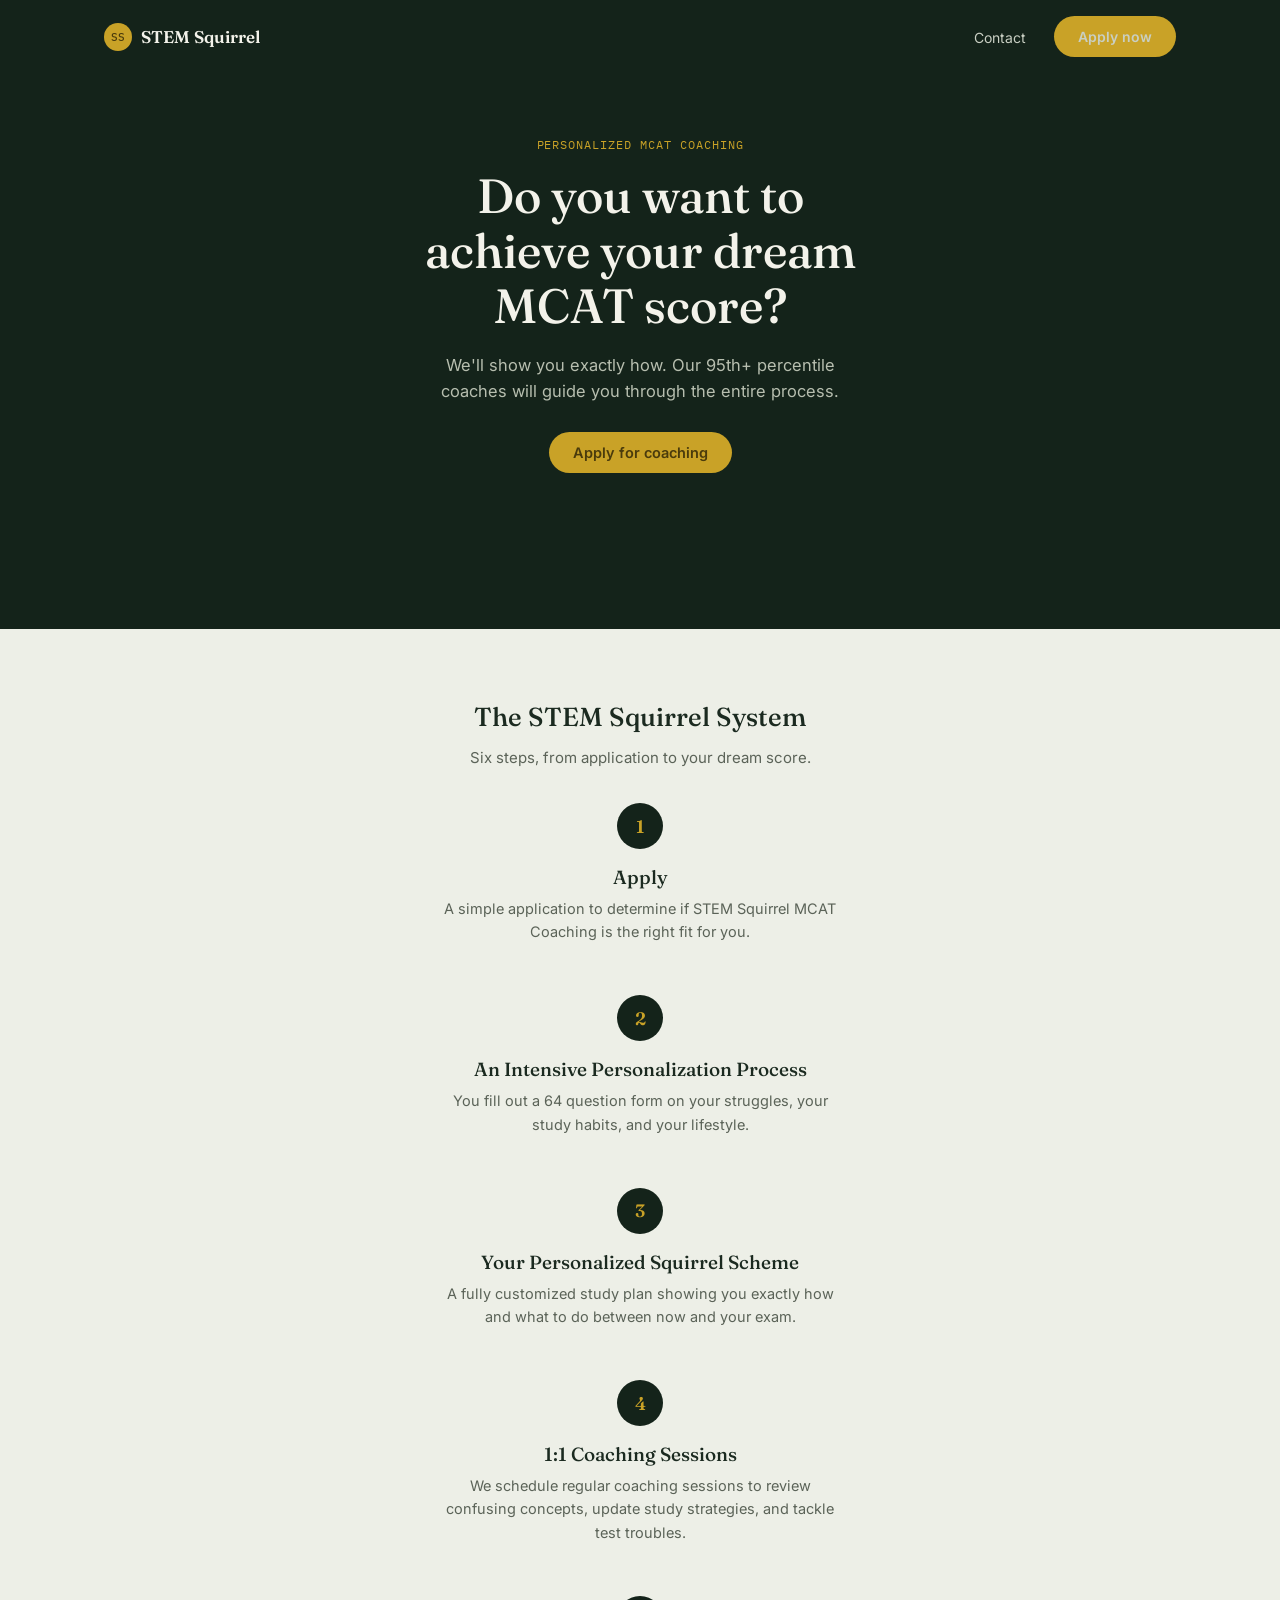
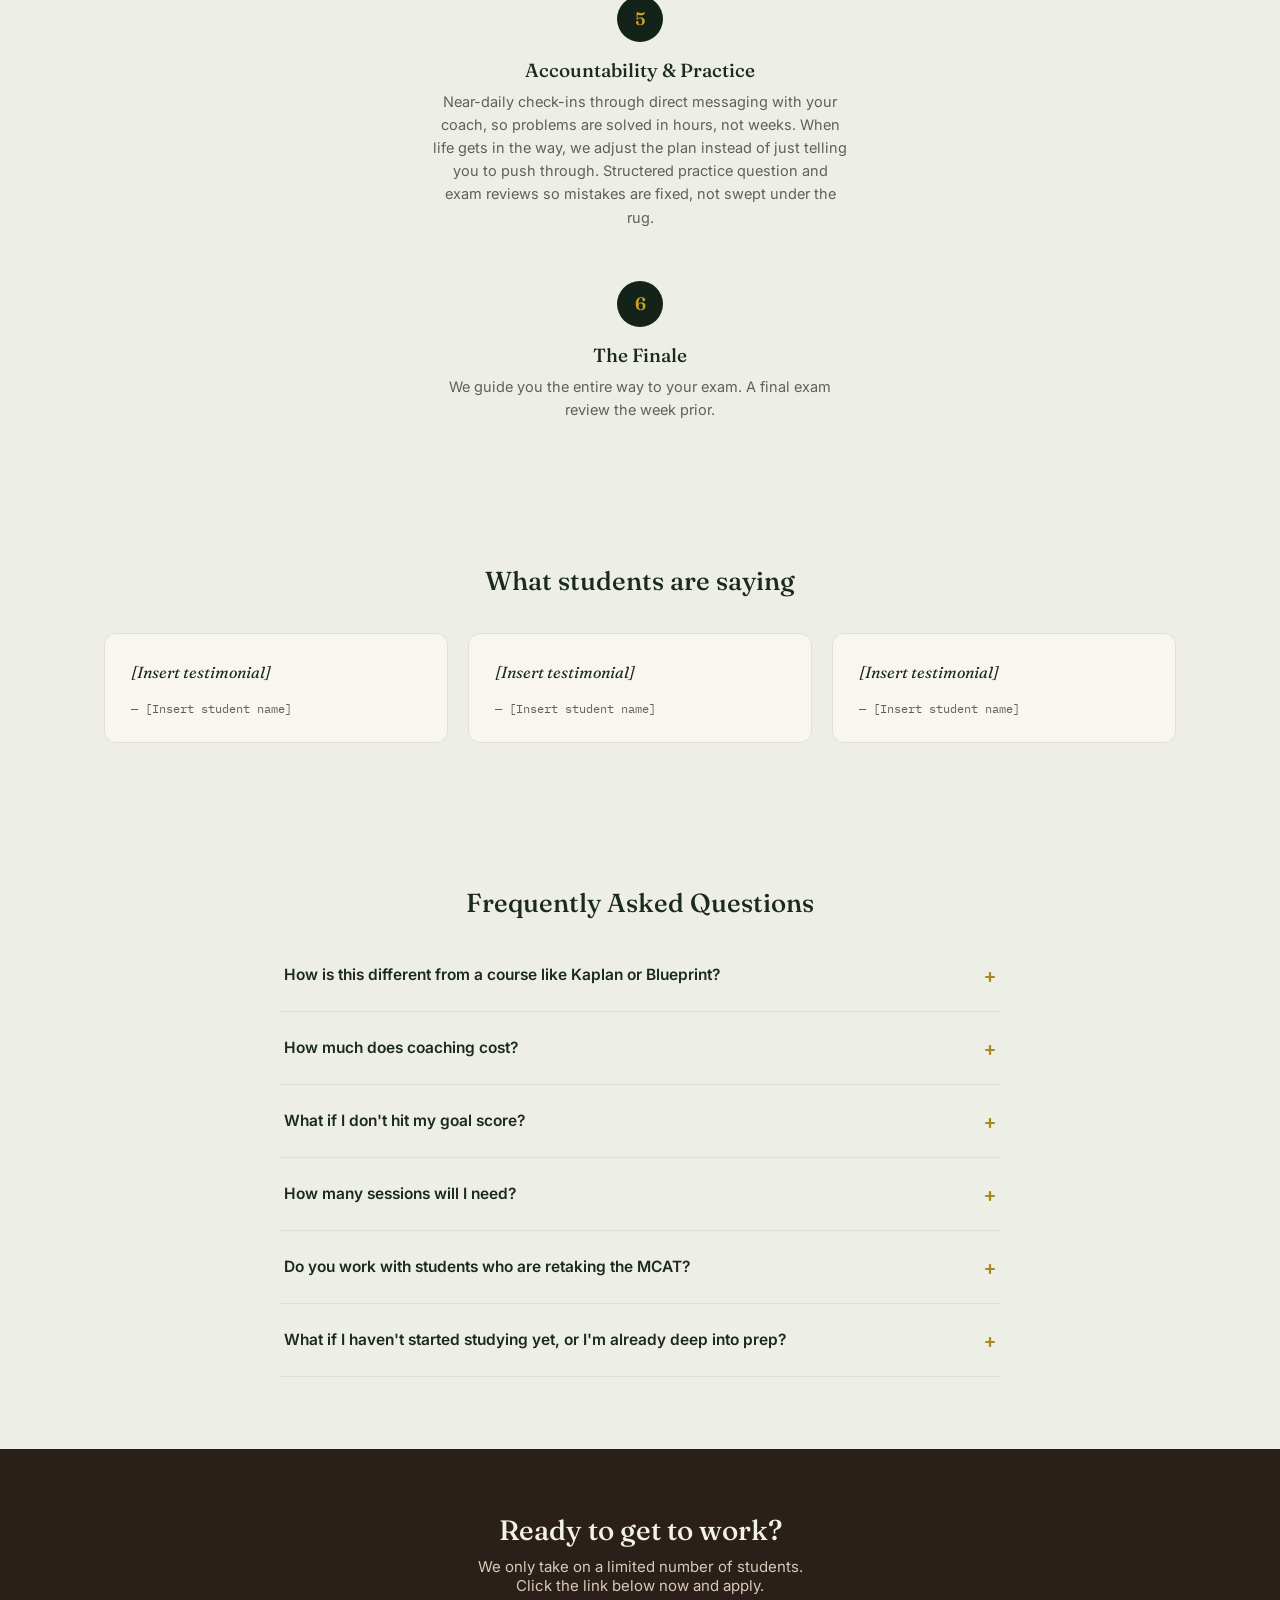
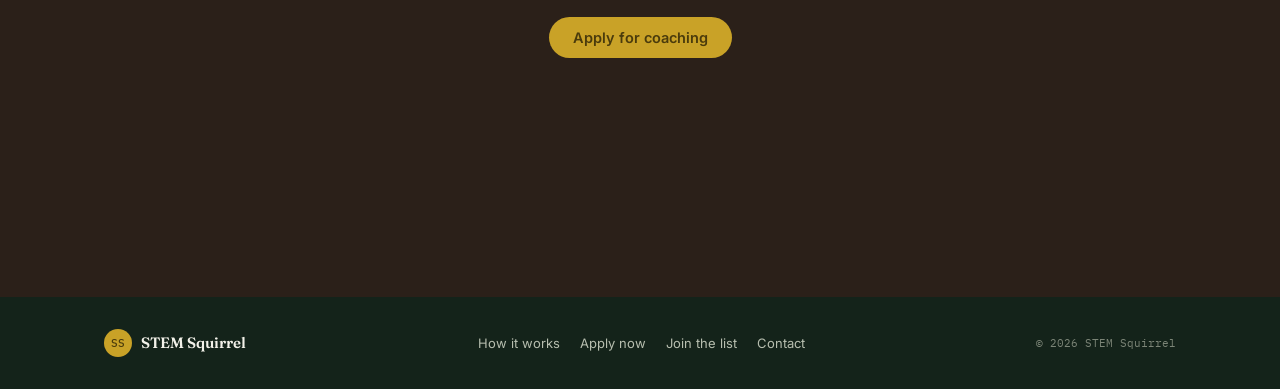
==== index.html @ a1078dc6 "Update index.html" ====
<!DOCTYPE html>
<html lang="en">
<head>
<meta charset="UTF-8">
<meta name="viewport" content="width=device-width, initial-scale=1.0">
<title>STEM Squirrel | Personalized MCAT Coaching</title>
<meta name="description" content="Fully Personalized MCAT Coaching tailored to your goals, needs and lifestyle">

<link rel="preconnect" href="https://fonts.googleapis.com">
<link rel="preconnect" href="https://fonts.gstatic.com" crossorigin>
<link href="https://fonts.googleapis.com/css2?family=Fraunces:opsz,wght@9..144,500;9..144,600&family=Inter:wght@400;500;600&family=IBM+Plex+Mono:wght@500&display=swap" rel="stylesheet">
<link rel="stylesheet" href="css/styles.css">
</head>
<body>

<header class="site-header">
  <div class="wrap">
    <a class="brand" href="index.html"><span class="brand-mark">SS</span>STEM Squirrel</a>
    <nav class="site-nav">
      <div class="nav-links">
        <a href="contact.html">Contact</a>
      </div>
      <a class="btn btn-gold" href="application.html">Apply now</a>
    </nav>
  </div>
</header>

<section class="hero centered">
  <div class="wrap">
    <div class="hero-copy">
      <div class="eyebrow">Personalized MCAT Coaching</div>
      <h1>Do you want to achieve your dream MCAT score?</h1>
      <p class="sub">We'll show you exactly how. Our 95th+ percentile coaches will guide you through the entire process.</p>
      <div class="hero-actions">
        <a class="btn btn-gold" href="application.html">Apply for coaching</a>
      </div>
    </div>
  </div>
</section>

<section class="section-light system-section" id="how-it-works">
  <div class="wrap">
    <div class="section-head" style="margin: 0 auto 36px;">
      <h2>The STEM Squirrel System</h2>
      <p class="sub">Six steps, from application to your dream score.</p>
    </div>

    <div class="system-steps">
      <div class="system-step">
        <div class="step-num">1</div>
        <h3>Apply</h3>
        <p>A simple application to determine if STEM Squirrel MCAT Coaching is the right fit for you.</p>
      </div>
      <div class="system-step">
        <div class="step-num">2</div>
        <h3>An Intensive Personalization Process</h3>
        <p>You fill out a 64 question form on your struggles, your study habits, and your lifestyle.</p>
      </div>
      <div class="system-step">
        <div class="step-num">3</div>
        <h3>Your Personalized Squirrel Scheme</h3>
        <p>A fully customized study plan showing you exactly how and what to do between now and your exam.</p>
      </div>
      <div class="system-step">
        <div class="step-num">4</div>
        <h3>1:1 Coaching Sessions</h3>
        <p>We schedule regular coaching sessions to review confusing concepts, update study strategies, and tackle test troubles. </p>
      </div>
      <div class="system-step">
        <div class="step-num">5</div>
        <h3>Accountability &amp; Practice</h3>
        <p>Near-daily check-ins through direct messaging with your coach, so problems are solved in hours, not weeks. When life gets in the way, we adjust the plan instead of just telling you to push through. Structered practice question and exam reviews so mistakes are fixed, not swept under the rug.</p>
      </div>
      <div class="system-step">
        <div class="step-num">6</div>
        <h3>The Finale</h3>
        <p>We guide you the entire way to your exam. A final exam review the week prior.</p>
      </div>
    </div>
  </div>
</section>

<section class="section-light">
  <div class="wrap">
    <div class="section-head" style="margin: 0 auto 36px; text-align: center;">
      <h2>What students are saying</h2>
    </div>
    <div class="testimonial-grid">
      <div class="testimonial-card">
        <blockquote>[Insert testimonial]</blockquote>
        <div class="attr">— [Insert student name]</div>
      </div>
      <div class="testimonial-card">
        <blockquote>[Insert testimonial]</blockquote>
        <div class="attr">— [Insert student name]</div>
      </div>
      <div class="testimonial-card">
        <blockquote>[Insert testimonial]</blockquote>
        <div class="attr">— [Insert student name]</div>
      </div>
    </div>
  </div>
</section>

<section class="section-light">
  <div class="wrap">
    <div class="section-head" style="margin: 0 auto 20px; text-align: center;">
      <h2>Frequently Asked Questions</h2>
    </div>
    <div class="faq-list">
      <details class="faq-item">
        <summary>How is this different from a course like Kaplan or Blueprint?</summary>
        <p class="faq-answer">Those courses give everyone the same curriculum regardless of where they're actually struggling. Coaching starts with your specific diagnostic and builds the plan around your weak points, your schedule, and the best resources for you.</p>
      </details>
      <details class="faq-item">
        <summary>How much does coaching cost?</summary>
        <p class="faq-answer">Pricing depends on your timeline and how much support you need — we'll go over exact numbers on your fit call after your application, once we understand your situation.</p>
      </details>
      <details class="faq-item">
        <summary>What if I don't hit my goal score?</summary>
        <p class="faq-answer">If at any point coaching doesn't feel like it's working, you get a full refund — no questions asked. There's no risk in trying.</p>
      </details>
      <details class="faq-item">
        <summary>How many sessions will I need?</summary>
        <p class="faq-answer">It depends on your timeline and where you're starting from. We'll map out a realistic session cadence together after your diagnostic, based on your actual test date.</p>
      </details>
      <details class="faq-item">
        <summary>Do you work with students who are retaking the MCAT?</summary>
        <p class="faq-answer">Yes, retakes are common, and often benefit the most from coaching, since we can dig into exactly what went wrong last time instead of repeating the same approach.</p>
      </details>
      <details class="faq-item">
        <summary>What if I haven't started studying yet, or I'm already deep into prep?</summary>
        <p class="faq-answer">Either works. The plan is built from wherever you currently are — early in content review or already deep into practice — not from a fixed starting point.</p>
      </details>
    </div>
  </div>
</section>

<section class="cta-band centered">
  <div class="wrap">
    <div class="cta-copy">
      <h2>Ready to get to work?</h2>
      <p>We only take on a limited number of students. Click the link below now and apply.</p>
      <div class="hero-actions">
        <a class="btn btn-gold" href="application.html">Apply for coaching</a>
      </div>
    </div>
  </div>
</section>

<footer class="site-footer">
  <div class="wrap">
    <a class="brand" href="index.html"><span class="brand-mark">SS</span>STEM Squirrel</a>
    <div class="footer-links">
      <a href="index.html#how-it-works">How it works</a>
      <a href="application.html">Apply now</a>
      <a href="join-list.html">Join the list</a>
      <a href="contact.html">Contact</a>
    </div>
    <div class="footer-fine">© 2026 STEM Squirrel</div>
  </div>
</footer>

<script src="js/main.js"></script>
</body>
</html>
---- css/styles.css ----
/* ============================================================
   StemSquirrel — shared design system
   Tokens, base styles, and components used across every page.
   ============================================================ */

:root{
  --forest: #14231A;
  --forest-2: #1F3327;
  --bark: #2B2019;
  --bg: #EDEFE7;
  --card: #F8F6EF;
  --ink: #1B2A20;
  --muted: #5B6358;
  --gold: #C9A227;
  --gold-deep: #A9871D;
  --gold-text: #4A3B0C;
  --line: #E2E0D3;
  --line-dark: rgba(255,255,255,0.14);
  --error: #B3462C;
  --radius: 14px;
  --font-display: "Fraunces", serif;
  --font-body: "Inter", sans-serif;
  --font-mono: "IBM Plex Mono", monospace;
}

*{ box-sizing: border-box; }
html{ scroll-behavior: smooth; }
body{
  margin: 0;
  background: var(--bg);
  color: var(--ink);
  font-family: var(--font-body);
  min-height: 100vh;
}
img{ max-width: 100%; display: block; }
a{ color: inherit; }

h1, h2, h3{
  font-family: var(--font-display);
  font-weight: 500;
  margin: 0;
}

.wrap{
  max-width: 1120px;
  margin: 0 auto;
  padding: 0 24px;
}

/* ---------- Buttons ---------- */
.btn{
  display: inline-flex;
  align-items: center;
  justify-content: center;
  gap: 8px;
  font-family: var(--font-body);
  font-size: 14.5px;
  font-weight: 600;
  border-radius: 999px;
  padding: 12px 24px;
  cursor: pointer;
  border: none;
  text-decoration: none;
  white-space: nowrap;
  transition: transform 0.12s ease, opacity 0.12s ease, background 0.15s ease;
}
.btn:active{ transform: scale(0.97); }
.btn-gold{ background: var(--gold); color: var(--gold-text); }
.btn-gold:hover{ background: #D8AE33; }
.btn-outline-light{ background: transparent; color: #F3F2EA; border: 1px solid var(--line-dark); }
.btn-outline-light:hover{ border-color: rgba(255,255,255,0.35); }
.btn-dark{ background: var(--ink); color: #fff; }
.btn-dark:hover{ background: #16311f; }
.btn-ghost{ background: transparent; color: var(--muted); padding: 12px 8px; }
.btn-ghost:hover{ color: var(--ink); }
.btn-ghost:disabled{ opacity: 0.35; cursor: default; }

/* ---------- Site header (index, contact, join-list) ---------- */
.site-header{
  background: var(--forest);
  position: sticky;
  top: 0;
  z-index: 10;
}
.site-header .wrap{
  display: flex;
  align-items: center;
  justify-content: space-between;
  padding: 16px 24px;
  gap: 16px;
}
.brand{
  display: flex;
  align-items: center;
  gap: 9px;
  font-family: var(--font-display);
  font-weight: 600;
  font-size: 17px;
  color: #F3F2EA;
  text-decoration: none;
}
.brand-mark{
  width: 28px; height: 28px;
  border-radius: 50%;
  background: var(--gold);
  color: var(--gold-text);
  display: flex; align-items: center; justify-content: center;
  font-family: var(--font-mono);
  font-size: 11px;
  font-weight: 500;
  flex-shrink: 0;
}
.site-nav{
  display: flex;
  align-items: center;
  gap: 28px;
}
.site-nav a{
  color: #C9CFC3;
  text-decoration: none;
  font-size: 14px;
}
.site-nav a:hover{ color: #F3F2EA; }
@media (max-width: 680px){
  .site-nav .nav-links{ display: none; }
}

/* ---------- Site footer ---------- */
.site-footer{
  background: var(--forest);
  padding: 32px 24px;
}
.site-footer .wrap{
  display: flex;
  align-items: center;
  justify-content: space-between;
  flex-wrap: wrap;
  gap: 16px;
}
.site-footer .brand{ font-size: 15px; }
.footer-links{
  display: flex;
  gap: 20px;
  flex-wrap: wrap;
}
.footer-links a{
  color: #B7BEAF;
  text-decoration: none;
  font-size: 13px;
}
.footer-links a:hover{ color: #F3F2EA; }
.footer-fine{
  font-family: var(--font-mono);
  font-size: 11px;
  color: #7C8577;
}

/* ---------- Hero ---------- */
.hero{
  background: var(--forest);
  padding: 64px 0 72px;
}
.hero .wrap{
  display: flex;
  align-items: center;
  gap: 48px;
  flex-wrap: wrap;
}
.hero-copy{ flex: 1 1 420px; }
.eyebrow{
  font-family: var(--font-mono);
  font-size: 12px;
  text-transform: uppercase;
  letter-spacing: 0.08em;
  color: var(--gold);
  margin-bottom: 16px;
}
.hero h1{
  color: #F3F2EA;
  font-size: clamp(32px, 4.4vw, 48px);
  line-height: 1.15;
  margin-bottom: 18px;
  max-width: 16ch;
}
.hero .sub{
  color: #B7BEAF;
  font-size: 16.5px;
  line-height: 1.6;
  max-width: 42ch;
  margin-bottom: 28px;
}
.hero-actions{
  display: flex;
  gap: 12px;
  flex-wrap: wrap;
}
.hero-media{ flex: 1 1 320px; }

/* ---------- Image placeholder ---------- */
.img-placeholder{
  border: 1.5px dashed rgba(255,255,255,0.3);
  border-radius: var(--radius);
  background: rgba(255,255,255,0.04);
  display: flex;
  flex-direction: column;
  align-items: center;
  justify-content: center;
  gap: 8px;
  color: #9DA694;
  text-align: center;
  padding: 24px;
  min-height: 260px;
}
.img-placeholder.light{
  border-color: #C7CBBE;
  background: #F1EFE5;
  color: #8A8F82;
}
.img-placeholder svg{ width: 28px; height: 28px; }
.img-placeholder .label{
  font-family: var(--font-mono);
  font-size: 11.5px;
}

/* ---------- Stats strip ---------- */
.stats{
  background: var(--bark);
  padding: 28px 0;
}
.stats .wrap{
  display: flex;
  flex-wrap: wrap;
  gap: 28px;
}
.stat{ flex: 1 1 160px; }
.stat .num{
  font-family: var(--font-display);
  color: #F3F2EA;
  font-size: 26px;
  font-weight: 500;
}
.stat .lab{
  font-family: var(--font-mono);
  color: #C9BBAC;
  font-size: 11px;
  letter-spacing: 0.05em;
  text-transform: uppercase;
  margin-top: 4px;
}

/* ---------- Light section / cards ---------- */
.section-light{ padding: 72px 0; }
.section-head{ margin-bottom: 36px; max-width: 60ch; }
.section-head h2{ font-size: 26px; margin-bottom: 8px; }
.section-head .sub{ color: var(--muted); font-size: 15px; }

.card-grid{
  display: grid;
  grid-template-columns: repeat(auto-fit, minmax(220px, 1fr));
  gap: 20px;
}
.feature-card{
  background: var(--card);
  border: 1px solid var(--line);
  border-radius: 12px;
  padding: 22px;
}
.ring-mark{ margin-bottom: 14px; display: block; }
.feature-card h3{ font-size: 16px; font-weight: 600; margin-bottom: 6px; }
.feature-card p{ font-size: 14px; color: var(--muted); line-height: 1.55; margin: 0 0 14px; }
.feature-card .img-placeholder{ min-height: 110px; padding: 14px; }

/* ---------- Quote band ---------- */
.quote-band{
  background: var(--forest-2);
  padding: 72px 24px;
  text-align: center;
}
.quote-band blockquote{
  font-family: var(--font-display);
  font-style: italic;
  font-weight: 500;
  color: #F3F2EA;
  font-size: clamp(20px, 3vw, 26px);
  max-width: 36ch;
  margin: 0 auto 16px;
  line-height: 1.45;
}
.quote-band .attr{
  font-family: var(--font-mono);
  color: #9FB09B;
  font-size: 12.5px;
}

/* ---------- CTA band ---------- */
.cta-band{
  background: var(--bark);
  padding: 64px 0;
}
.cta-band .wrap{
  display: flex;
  gap: 40px;
  align-items: center;
  flex-wrap: wrap;
}
.cta-copy{ flex: 1 1 320px; }
.cta-copy h2{ color: #F3F2EA; font-size: 28px; margin-bottom: 10px; }
.cta-copy p{ color: #D8C9B8; font-size: 15px; margin: 0 0 22px; max-width: 38ch; }
.cta-media{ flex: 1 1 260px; }
.cta-band .img-placeholder{ min-height: 180px; }

@media (max-width: 640px){
  .cta-band{ padding: 36px 0; }
  .cta-band .wrap{ gap: 20px; }
  .cta-copy h2{ font-size: 22px; }
  .cta-copy p{ font-size: 14px; margin-bottom: 16px; }
}

/* ============================================================
   Booking flow (schedule.html)
   ============================================================ */
.booking-header{
  display: flex;
  align-items: center;
  justify-content: space-between;
  margin-bottom: 32px;
  font-family: var(--font-mono);
  font-size: 13px;
  letter-spacing: 0.04em;
  color: var(--muted);
}
.booking-header .brand{ color: var(--ink); }
.booking-header .brand-mark{ background: var(--gold); color: var(--gold-text); }

.booking-page h1{
  font-size: clamp(28px, 4vw, 40px);
  line-height: 1.15;
  margin: 0 0 8px;
}
.booking-page .lede{
  color: var(--muted);
  font-size: 16px;
  max-width: 46ch;
  margin: 0 0 40px;
}

.layout{
  display: grid;
  grid-template-columns: 64px 1fr;
  gap: 28px;
  align-items: start;
}

.ruler{
  position: sticky;
  top: 32px;
  display: flex;
  flex-direction: column;
  align-items: center;
  padding-top: 6px;
}
.ruler .stem{
  position: relative;
  width: 2px;
  background: var(--line);
  flex: 1;
  min-height: 320px;
}
.ruler .stem .fill{
  position: absolute;
  bottom: 0; left: 0; width: 100%;
  background: var(--gold);
  transition: height 0.5s cubic-bezier(.4,0,.2,1);
}
.ruler .ticks{
  position: absolute;
  left: -21px; top: 0; bottom: 0; width: 44px;
  display: flex;
  flex-direction: column-reverse;
  justify-content: space-between;
}
.tick-node{
  width: 44px; height: 44px;
  border-radius: 50%;
  background: var(--card);
  border: 2px solid var(--line);
  display: flex; align-items: center; justify-content: center;
  font-family: var(--font-mono);
  font-size: 12px;
  color: var(--muted);
  transition: all 0.35s ease;
  z-index: 1;
}
.tick-node.done{ background: var(--gold); border-color: var(--gold-deep); color: #fff; }
.tick-node.active{ border-color: var(--ink); color: var(--ink); box-shadow: 0 0 0 4px rgba(27,42,32,0.08); }
.tick-node svg{ width: 18px; height: 18px; }

.panel{
  background: var(--card);
  border: 1px solid var(--line);
  border-radius: var(--radius);
  padding: 36px;
  min-height: 320px;
  box-shadow: 0 1px 2px rgba(27,42,32,0.05);
}

.step{ display: none; }
.step.active{ display: block; animation: rise 0.4s ease; }
@media (prefers-reduced-motion: reduce){
  .step.active{ animation: none; }
  .ruler .stem .fill{ transition: none; }
}
@keyframes rise{
  from{ opacity: 0; transform: translateY(8px); }
  to{ opacity: 1; transform: translateY(0); }
}

.step h2{ font-size: 24px; margin: 0 0 20px; }

label{
  display: block;
  font-size: 14px;
  font-weight: 600;
  margin-bottom: 8px;
  color: var(--ink);
}
input[type="text"], input[type="email"], input[type="tel"], select, textarea{
  width: 100%;
  font-family: var(--font-body);
  font-size: 16px;
  padding: 12px 14px;
  border: 1.5px solid var(--line);
  border-radius: 10px;
  background: #fff;
  color: var(--ink);
  margin-bottom: 4px;
}
textarea{ min-height: 100px; resize: vertical; }
input:focus, select:focus, textarea:focus{
  outline: none;
  border-color: var(--forest-2);
  box-shadow: 0 0 0 3px rgba(31,51,39,0.12);
}
.error-msg{ color: var(--error); font-size: 13px; min-height: 18px; margin-bottom: 12px; }

.checkbox-row{
  display: flex;
  align-items: flex-start;
  gap: 10px;
  margin-top: 12px;
  cursor: pointer;
  font-weight: 400;
}
.checkbox-row input[type="checkbox"]{
  width: 18px; height: 18px;
  margin-top: 2px;
  accent-color: var(--ink);
  flex-shrink: 0;
}
.checkbox-row span{ font-size: 14px; color: var(--muted); }

.choice-grid{
  display: grid;
  grid-template-columns: repeat(auto-fit, minmax(160px,1fr));
  gap: 10px;
  margin-bottom: 8px;
}
.choice{
  border: 1.5px solid var(--line);
  background: #fff;
  border-radius: 10px;
  padding: 14px 12px;
  font-family: var(--font-body);
  font-size: 14.5px;
  font-weight: 500;
  color: var(--muted);
  cursor: pointer;
  text-align: left;
  transition: border-color 0.15s ease, background 0.15s ease, color 0.15s ease;
}
.choice:hover{ border-color: var(--forest-2); }
.choice[aria-pressed="true"]{ background: var(--ink); border-color: var(--ink); color: #fff; }

.field-group{ margin-bottom: 24px; }
.field-group:last-child{ margin-bottom: 0; }
.field-row{ display: flex; gap: 14px; flex-wrap: wrap; }
.field-row > div{ flex: 1; min-width: 160px; }
.field-hint{
  font-family: var(--font-mono);
  font-size: 11.5px;
  color: var(--muted);
  margin: -2px 0 10px;
}

.nav-row{
  display: flex;
  justify-content: space-between;
  align-items: center;
  margin-top: 28px;
}

#step-booking .summary{
  font-family: var(--font-mono);
  font-size: 13px;
  color: var(--muted);
  background: var(--bg);
  border: 1px solid var(--line);
  border-radius: 10px;
  padding: 14px 16px;
  margin-bottom: 20px;
  line-height: 1.7;
}
.calendly-inline-widget{
  min-width: 280px;
  height: 700px;
  border-radius: 10px;
  overflow: hidden;
}

@media (max-width: 640px){
  .layout{ grid-template-columns: 1fr; }
  .ruler{ position: static; flex-direction: row; width: 100%; padding: 0 6px 24px; }
  .ruler .stem{ width: 100%; height: 2px; min-height: 0; flex: none; }
  .ruler .stem .fill{ height: 100% !important; bottom: auto; top: 0; left: 0; width: var(--fillw, 0%); transition: width 0.5s ease; }
  .ruler .ticks{ position: static; flex-direction: row; width: 100%; height: auto; margin-top: -22px; }
  .panel{ padding: 24px; }
}

/* ============================================================
   Contact page
   ============================================================ */
.contact-hero{ padding: 56px 0 8px; }
.contact-hero h1{ font-size: clamp(28px, 4vw, 38px); line-height: 1.15; margin-bottom: 10px; max-width: 18ch; }
.contact-hero .sub{ color: var(--muted); font-size: 15.5px; max-width: 48ch; }

.contact-direct{
  background: var(--forest);
  border-radius: var(--radius);
  padding: 28px 30px;
  margin: 28px 0 40px;
  display: flex;
  align-items: center;
  justify-content: space-between;
  flex-wrap: wrap;
  gap: 20px;
}
.contact-direct .num{ color: #F3F2EA; font-family: var(--font-display); font-size: 22px; }
.contact-direct .num-lab{ color: #9FB09B; font-family: var(--font-mono); font-size: 11.5px; text-transform: uppercase; letter-spacing: 0.05em; margin-bottom: 4px; }
.contact-direct .actions{ display: flex; gap: 10px; flex-wrap: wrap; }

.contact-divider{
  display: flex;
  align-items: center;
  gap: 14px;
  color: var(--muted);
  font-family: var(--font-mono);
  font-size: 12px;
  text-transform: uppercase;
  letter-spacing: 0.05em;
  margin: 36px 0 20px;
}
.contact-divider::before, .contact-divider::after{
  content: "";
  flex: 1;
  height: 1px;
  background: var(--line);
}

.contact-form{
  background: var(--card);
  border: 1px solid var(--line);
  border-radius: var(--radius);
  padding: 30px;
  max-width: 560px;
  margin-bottom: 64px;
}
.contact-form .field{ margin-bottom: 16px; }
.contact-form-note{
  font-family: var(--font-mono);
  font-size: 11px;
  color: var(--muted);
  margin-top: -6px;
  margin-bottom: 20px;
}

/* ============================================================
   Join-list page
   ============================================================ */
.joinlist-wrap{
  max-width: 720px;
  margin: 0 auto;
  padding: 56px 24px 80px;
  text-align: center;
}
.badge{
  display: inline-flex;
  align-items: center;
  gap: 8px;
  font-family: var(--font-mono);
  font-size: 12px;
  text-transform: uppercase;
  letter-spacing: 0.08em;
  color: var(--gold-deep);
  background: rgba(201,162,39,0.12);
  border: 1px solid rgba(201,162,39,0.3);
  border-radius: 999px;
  padding: 6px 14px;
  margin-bottom: 24px;
}
.joinlist-wrap h1{
  font-size: clamp(30px, 5vw, 44px);
  line-height: 1.15;
  margin: 0 0 16px;
}
.joinlist-wrap .lede{
  color: var(--muted);
  font-size: 17px;
  max-width: 46ch;
  margin: 0 auto 40px;
}
.whats-inside{
  display: grid;
  grid-template-columns: repeat(3, 1fr);
  gap: 12px;
  max-width: 560px;
  margin: 0 auto 44px;
  text-align: left;
}
.whats-inside .item{
  background: var(--card);
  border: 1px solid var(--line);
  border-radius: 10px;
  padding: 16px 14px;
  font-size: 13px;
  color: var(--muted);
}
.whats-inside .item svg{ width: 20px; height: 20px; color: var(--gold); margin-bottom: 8px; display: block; }
.whats-inside .item strong{ display: block; color: var(--ink); font-size: 14px; margin-bottom: 2px; }

.joinlist-panel{
  background: var(--card);
  border: 1px solid var(--line);
  border-radius: var(--radius);
  padding: 32px;
  box-shadow: 0 1px 2px rgba(27,42,32,0.05);
  text-align: left;
}
.fineprint{ font-size: 12px; color: var(--muted); text-align: center; margin-top: 18px; }

@media (max-width: 560px){
  .whats-inside{ grid-template-columns: 1fr; }
}

/* ============================================================
   Application page
   ============================================================ */
.app-intro{ padding: 56px 0 8px; }
.app-intro h1{ font-size: clamp(28px, 4vw, 40px); line-height: 1.15; margin-bottom: 12px; max-width: 20ch; }
.app-intro .sub{ color: var(--muted); font-size: 15.5px; max-width: 62ch; line-height: 1.6; margin-bottom: 10px; }
.app-intro .disclaimer{
  font-size: 13px;
  color: var(--gold-deep);
  background: rgba(201,162,39,0.1);
  border: 1px solid rgba(201,162,39,0.28);
  border-radius: 10px;
  padding: 12px 16px;
  max-width: 62ch;
  margin-top: 18px;
}

.app-form{ padding-bottom: 90px; }

.app-section{
  background: var(--card);
  border: 1px solid var(--line);
  border-radius: var(--radius);
  padding: 32px;
  margin-bottom: 22px;
}
.app-section-head{ margin-bottom: 22px; }
.app-section-num{
  font-family: var(--font-mono);
  font-size: 11.5px;
  text-transform: uppercase;
  letter-spacing: 0.08em;
  color: var(--gold-deep);
  margin-bottom: 6px;
}
.app-section-head h2{ font-size: 20px; }

.q{ margin-bottom: 24px; }
.q:last-child{ margin-bottom: 0; }
.q label.q-label{
  display: block;
  font-size: 14.5px;
  font-weight: 600;
  margin-bottom: 9px;
  color: var(--ink);
}
.q .q-optional{
  font-weight: 400;
  color: var(--muted);
  font-size: 12.5px;
}
.q .q-help{
  font-size: 12.5px;
  color: var(--muted);
  margin: -4px 0 9px;
}

.chip-grid{
  display: flex;
  flex-wrap: wrap;
  gap: 9px;
}
.chip{
  border: 1.5px solid var(--line);
  background: #fff;
  border-radius: 999px;
  padding: 9px 16px;
  font-family: var(--font-body);
  font-size: 13.5px;
  font-weight: 500;
  color: var(--muted);
  cursor: pointer;
  transition: border-color 0.15s ease, background 0.15s ease, color 0.15s ease;
}
.chip:hover{ border-color: var(--forest-2); }
.chip[aria-pressed="true"]{ background: var(--ink); border-color: var(--ink); color: #fff; }
.chip.chip-multi[aria-pressed="true"]{ background: var(--forest-2); border-color: var(--forest-2); }

.sub-reveal{
  margin-top: 14px;
  padding-left: 14px;
  border-left: 2px solid var(--line);
  display: none;
}
.sub-reveal.visible{ display: block; }

.other-reveal{ margin-top: 10px; display: none; }
.other-reveal.visible{ display: block; }

.slider-row{ display: flex; align-items: center; gap: 16px; }
input[type="range"]{
  flex: 1;
  accent-color: var(--gold-deep);
  height: 4px;
}
.slider-val{
  font-family: var(--font-mono);
  font-size: 16px;
  font-weight: 500;
  color: var(--ink);
  min-width: 28px;
  text-align: center;
}
.slider-labels{
  display: flex;
  justify-content: space-between;
  font-family: var(--font-mono);
  font-size: 11px;
  color: var(--muted);
  margin-top: 6px;
}

.app-submit-row{
  display: flex;
  align-items: center;
  gap: 16px;
  flex-wrap: wrap;
}
.app-submit-note{
  font-size: 12.5px;
  color: var(--muted);
}
.app-error-banner{
  display: none;
  background: rgba(179,70,44,0.08);
  border: 1px solid rgba(179,70,44,0.3);
  color: var(--error);
  border-radius: 10px;
  padding: 12px 16px;
  font-size: 13.5px;
  margin-bottom: 20px;
}
.app-error-banner.visible{ display: block; }

.app-success{
  display: none;
  text-align: center;
  padding: 60px 24px;
}
.app-success.visible{ display: block; }
.app-success .check{
  width: 56px; height: 56px;
  border-radius: 50%;
  background: var(--forest);
  color: var(--gold);
  display: flex; align-items: center; justify-content: center;
  margin: 0 auto 20px;
}
.app-success h2{ font-size: 24px; margin-bottom: 10px; }
.app-success p{ color: var(--muted); font-size: 15px; max-width: 46ch; margin: 0 auto; line-height: 1.6; }

/* ---------- Ranking widget ---------- */
.rank-list{
  display: flex;
  flex-direction: column;
  gap: 8px;
}
.rank-row{
  display: flex;
  align-items: center;
  gap: 12px;
  background: #fff;
  border: 1.5px solid var(--line);
  border-radius: 10px;
  padding: 10px 14px;
}
.rank-row select{
  width: 64px;
  flex-shrink: 0;
  margin-bottom: 0;
  padding: 8px 10px;
}
.rank-row .rank-label{ font-size: 14.5px; color: var(--ink); }
.rank-duplicate-warning{
  display: none;
  color: var(--error);
  font-size: 12.5px;
  margin-top: 8px;
}
.rank-duplicate-warning.visible{ display: block; }

/* ---------- Private page notice ---------- */
.private-notice{
  font-family: var(--font-mono);
  font-size: 11.5px;
  color: var(--gold-deep);
  background: rgba(201,162,39,0.1);
  border: 1px solid rgba(201,162,39,0.28);
  border-radius: 10px;
  padding: 10px 16px;
  margin-bottom: 24px;
  display: inline-block;
}

/* ============================================================
   Centered hero / CTA variants (no side image)
   ============================================================ */
.hero.centered .wrap{
  flex-direction: column;
  text-align: center;
  align-items: center;
}
.hero.centered .hero-copy{ max-width: 640px; }
.hero.centered h1{ margin-left: auto; margin-right: auto; }
.hero.centered .sub{ margin-left: auto; margin-right: auto; }
.hero.centered .hero-actions{ justify-content: center; }

.cta-band.centered .wrap{
  flex-direction: column;
  text-align: center;
  align-items: center;
}
.cta-band.centered .cta-copy{ max-width: 640px; }
.cta-band.centered .cta-copy p{ margin-left: auto; margin-right: auto; }
.cta-band.centered .hero-actions{ justify-content: center; }

/* ============================================================
   Vertical system timeline
   ============================================================ */
.system-section .wrap{ max-width: 720px; text-align: center; }
.system-steps{ margin-top: 12px; }
.system-step{
  position: relative;
  padding: 0 0 52px;
}
.system-step:last-child{ padding-bottom: 0; }
.system-step .step-num{
  width: 46px;
  height: 46px;
  border-radius: 50%;
  background: var(--forest);
  color: var(--gold);
  font-family: var(--font-display);
  font-size: 18px;
  font-weight: 600;
  display: flex;
  align-items: center;
  justify-content: center;
  margin: 0 auto 16px;
  position: relative;
  z-index: 1;
}
.system-step h3{ font-size: 19px; margin-bottom: 8px; }
.system-step p{
  color: var(--muted);
  font-size: 14.5px;
  line-height: 1.6;
  max-width: 46ch;
  margin: 0 auto;
}

/* ============================================================
   Testimonials
   ============================================================ */
.testimonial-grid{
  display: grid;
  grid-template-columns: repeat(auto-fit, minmax(260px, 1fr));
  gap: 20px;
}
.testimonial-card{
  background: var(--card);
  border: 1px solid var(--line);
  border-radius: 12px;
  padding: 26px;
  text-align: left;
}
.testimonial-card blockquote{
  font-family: var(--font-display);
  font-style: italic;
  font-size: 16px;
  line-height: 1.55;
  margin: 0 0 16px;
  color: var(--ink);
}
.testimonial-card .attr{
  font-family: var(--font-mono);
  font-size: 12px;
  color: var(--muted);
}

/* ============================================================
   FAQ accordion
   ============================================================ */
.faq-list{
  max-width: 720px;
  margin: 0 auto;
  text-align: left;
}
.faq-item{
  border-bottom: 1px solid var(--line);
}
.faq-item summary{
  cursor: pointer;
  list-style: none;
  padding: 20px 4px;
  font-weight: 600;
  font-size: 15.5px;
  display: flex;
  justify-content: space-between;
  align-items: center;
  gap: 16px;
  color: var(--ink);
}
.faq-item summary::-webkit-details-marker{ display: none; }
.faq-item summary::after{
  content: "+";
  font-family: var(--font-mono);
  font-size: 20px;
  color: var(--gold-deep);
  flex-shrink: 0;
  transition: transform 0.2s ease;
}
.faq-item[open] summary::after{ transform: rotate(45deg); }
.faq-item .faq-answer{
  margin: 0 4px 20px;
  color: var(--muted);
  font-size: 14.5px;
  line-height: 1.65;
}
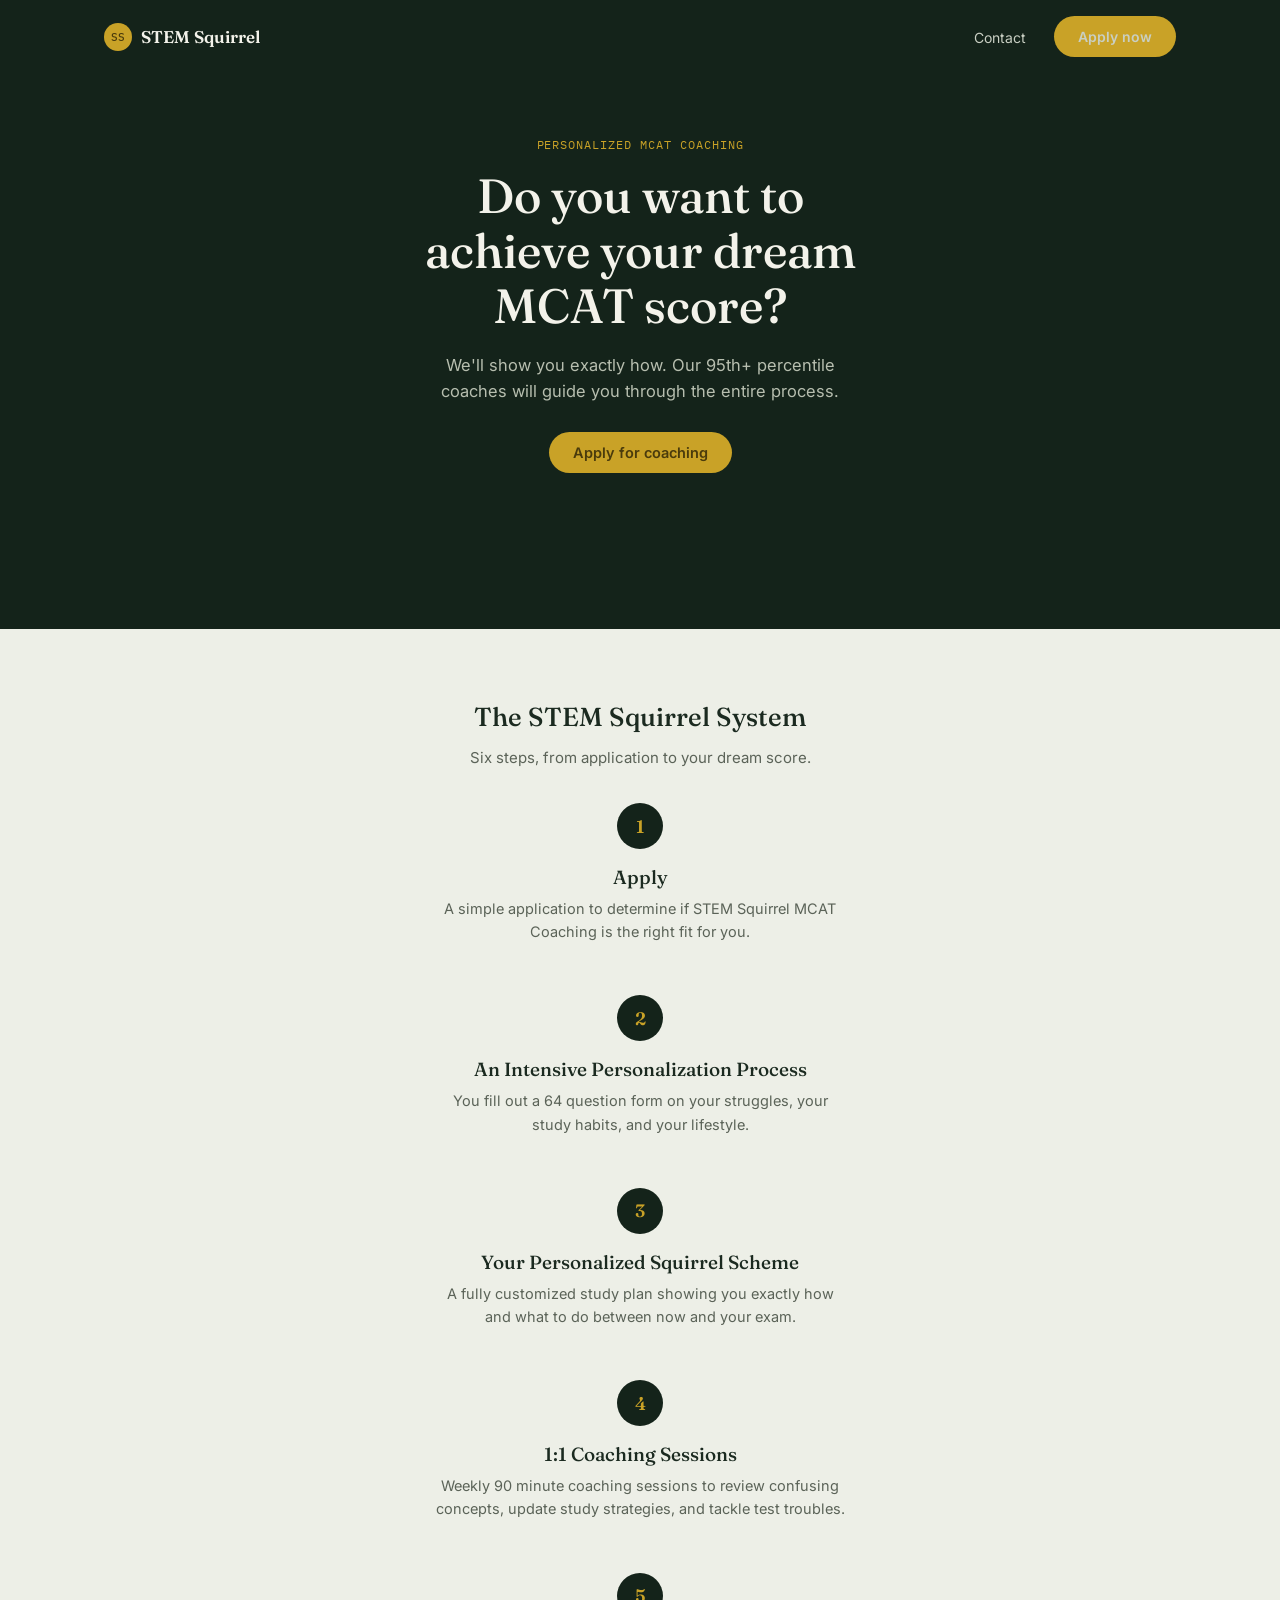
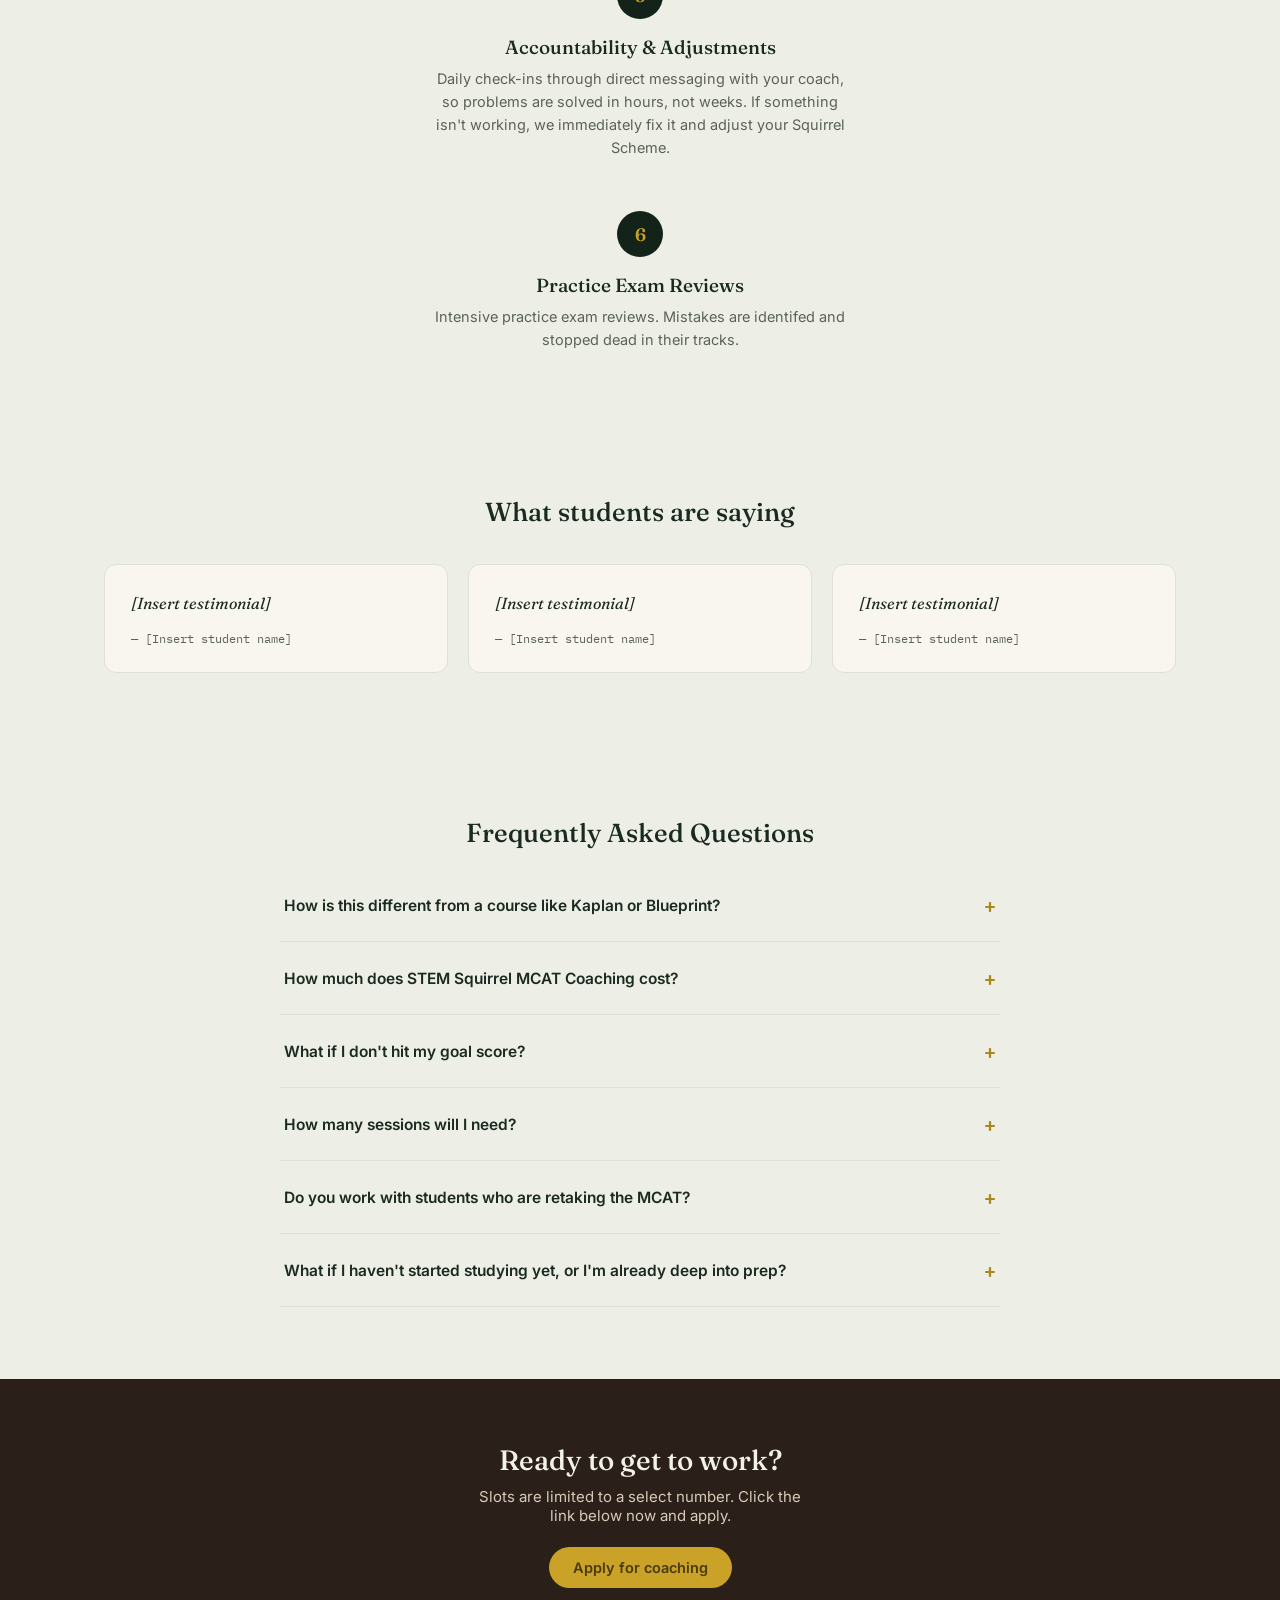
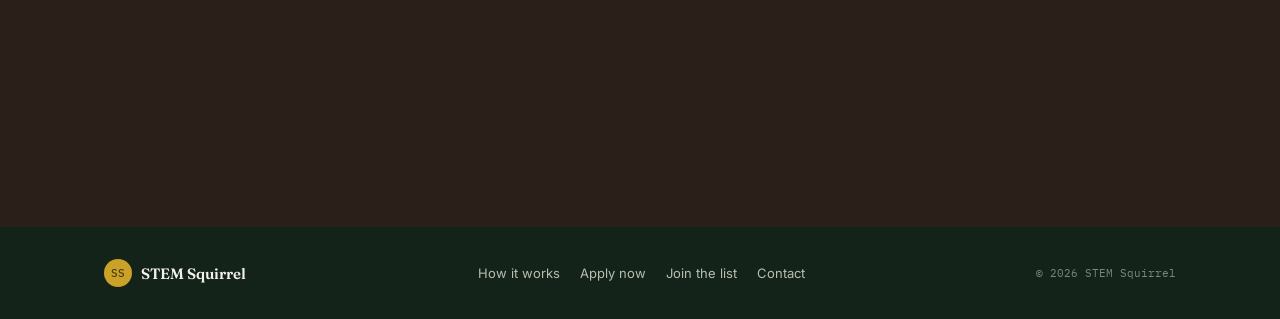
==== commit 889206bf: "Update index.html" ====
--- a/index.html
+++ b/index.html
@@ -64,17 +64,17 @@
       <div class="system-step">
         <div class="step-num">4</div>
         <h3>1:1 Coaching Sessions</h3>
-        <p>We schedule regular coaching sessions to review confusing concepts, update study strategies, and tackle test troubles. </p>
+        <p> Weekly 90 minute coaching sessions to review confusing concepts, update study strategies, and tackle test troubles. </p>
       </div>
       <div class="system-step">
         <div class="step-num">5</div>
-        <h3>Accountability &amp; Practice</h3>
-        <p>Near-daily check-ins through direct messaging with your coach, so problems are solved in hours, not weeks. When life gets in the way, we adjust the plan instead of just telling you to push through. Structered practice question and exam reviews so mistakes are fixed, not swept under the rug.</p>
+        <h3>Accountability &amp; Adjustments</h3>
+        <p>Daily check-ins through direct messaging with your coach, so problems are solved in hours, not weeks. If something isn't working, we immediately fix it and adjust your Squirrel Scheme.</p>
       </div>
       <div class="system-step">
         <div class="step-num">6</div>
-        <h3>The Finale</h3>
-        <p>We guide you the entire way to your exam. A final exam review the week prior.</p>
+        <h3>Practice Exam Reviews</h3>
+        <p> Intensive practice exam reviews. Mistakes are identifed and stopped dead in their tracks.</p>
       </div>
     </div>
   </div>
@@ -110,15 +110,15 @@
     <div class="faq-list">
       <details class="faq-item">
         <summary>How is this different from a course like Kaplan or Blueprint?</summary>
-        <p class="faq-answer">Those courses give everyone the same curriculum regardless of where they're actually struggling. Coaching starts with your specific diagnostic and builds the plan around your weak points, your schedule, and the best resources for you.</p>
+        <p class="faq-answer">Other test prep companies provide the same content and practice for every student. We customize your entire study plan and execute it right along side you. Additionally, we use a continuous improvement process to improve your learning as we work together. It's a custom program for you unique needs. </p>
       </details>
       <details class="faq-item">
-        <summary>How much does coaching cost?</summary>
-        <p class="faq-answer">Pricing depends on your timeline and how much support you need — we'll go over exact numbers on your fit call after your application, once we understand your situation.</p>
+        <summary>How much does STEM Squirrel MCAT Coaching cost?</summary>
+        <p class="faq-answer">Pricing depends on your timeline and how much support you need. We'll go over exact numbers on your fit call after your application, once we understand your situation.</p>
       </details>
       <details class="faq-item">
         <summary>What if I don't hit my goal score?</summary>
-        <p class="faq-answer">If at any point coaching doesn't feel like it's working, you get a full refund — no questions asked. There's no risk in trying.</p>
+        <p class="faq-answer">If you're unhappy with your results and would like a refund, you get one. No questions asked.</p>
       </details>
       <details class="faq-item">
         <summary>How many sessions will I need?</summary>
@@ -140,7 +140,7 @@
   <div class="wrap">
     <div class="cta-copy">
       <h2>Ready to get to work?</h2>
-      <p>We only take on a limited number of students. Click the link below now and apply.</p>
+      <p>Slots are limited to a select number. Click the link below now and apply.</p>
       <div class="hero-actions">
         <a class="btn btn-gold" href="application.html">Apply for coaching</a>
       </div>
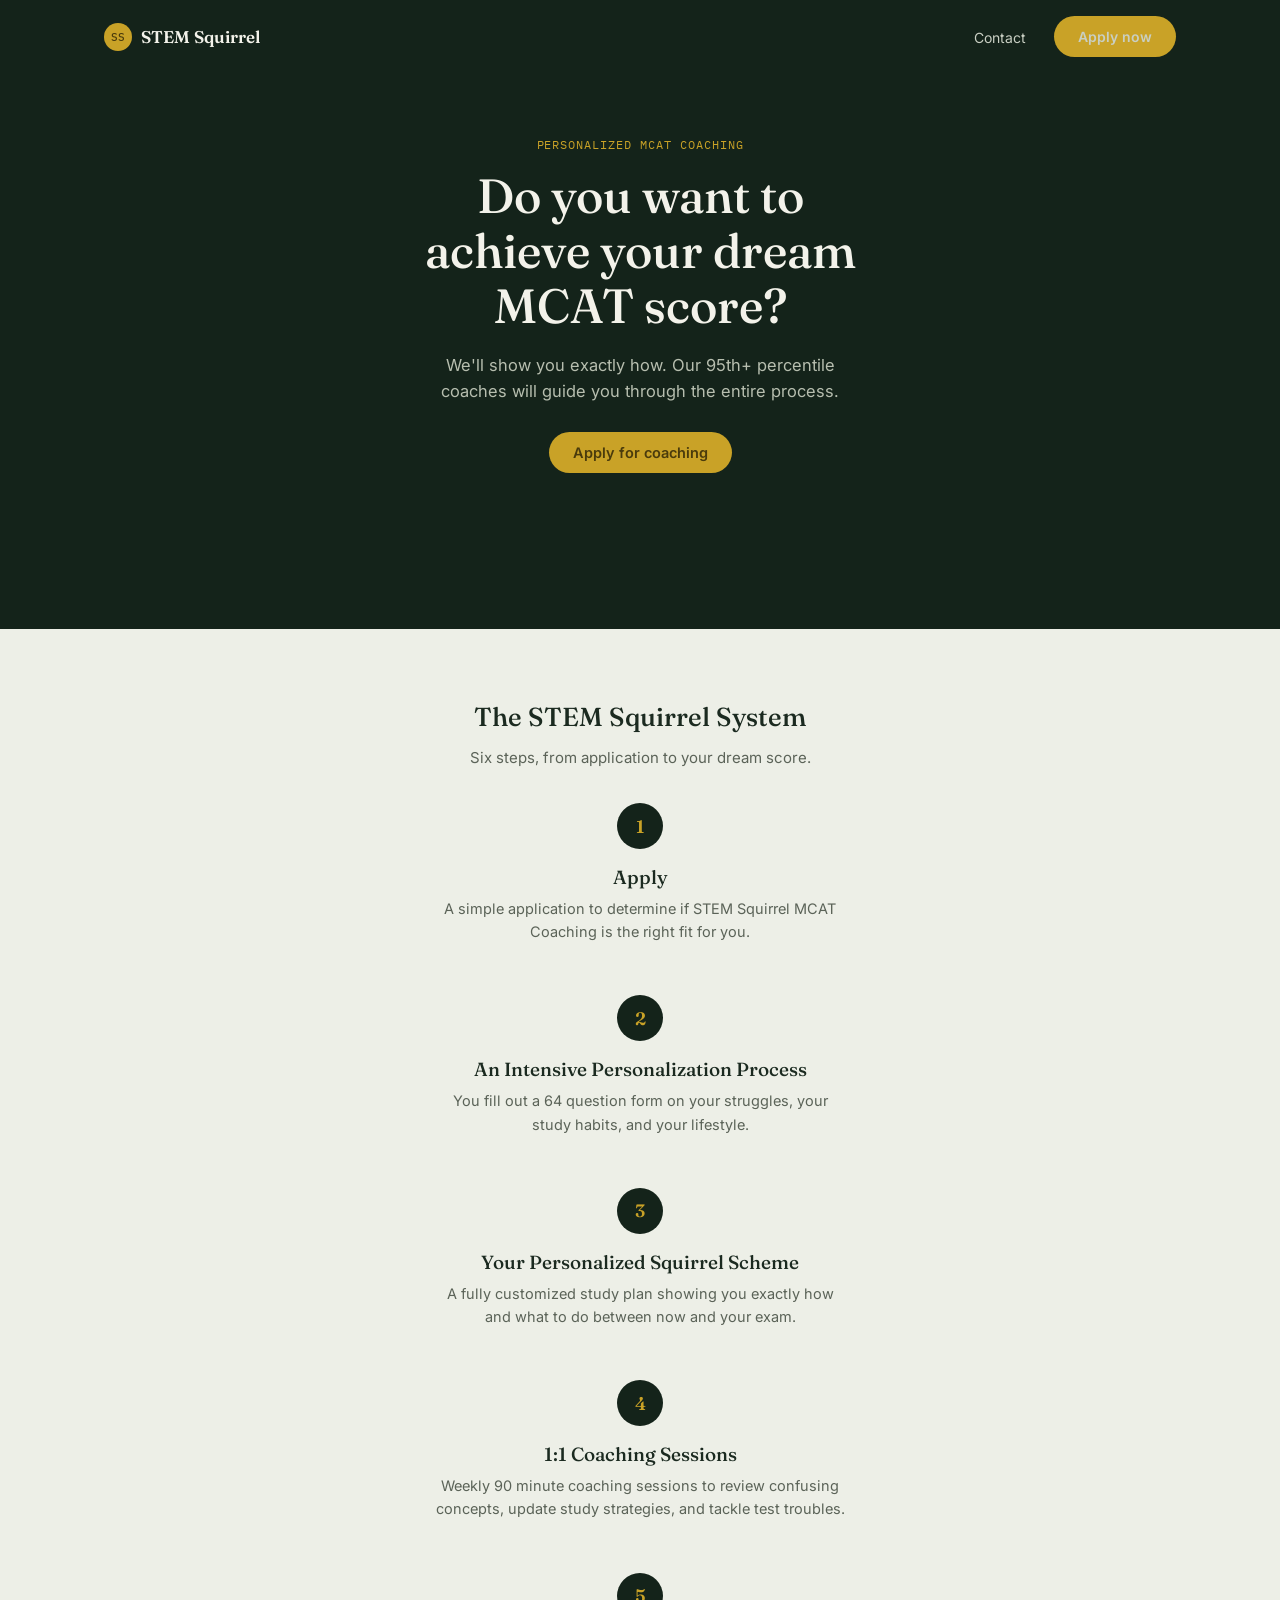
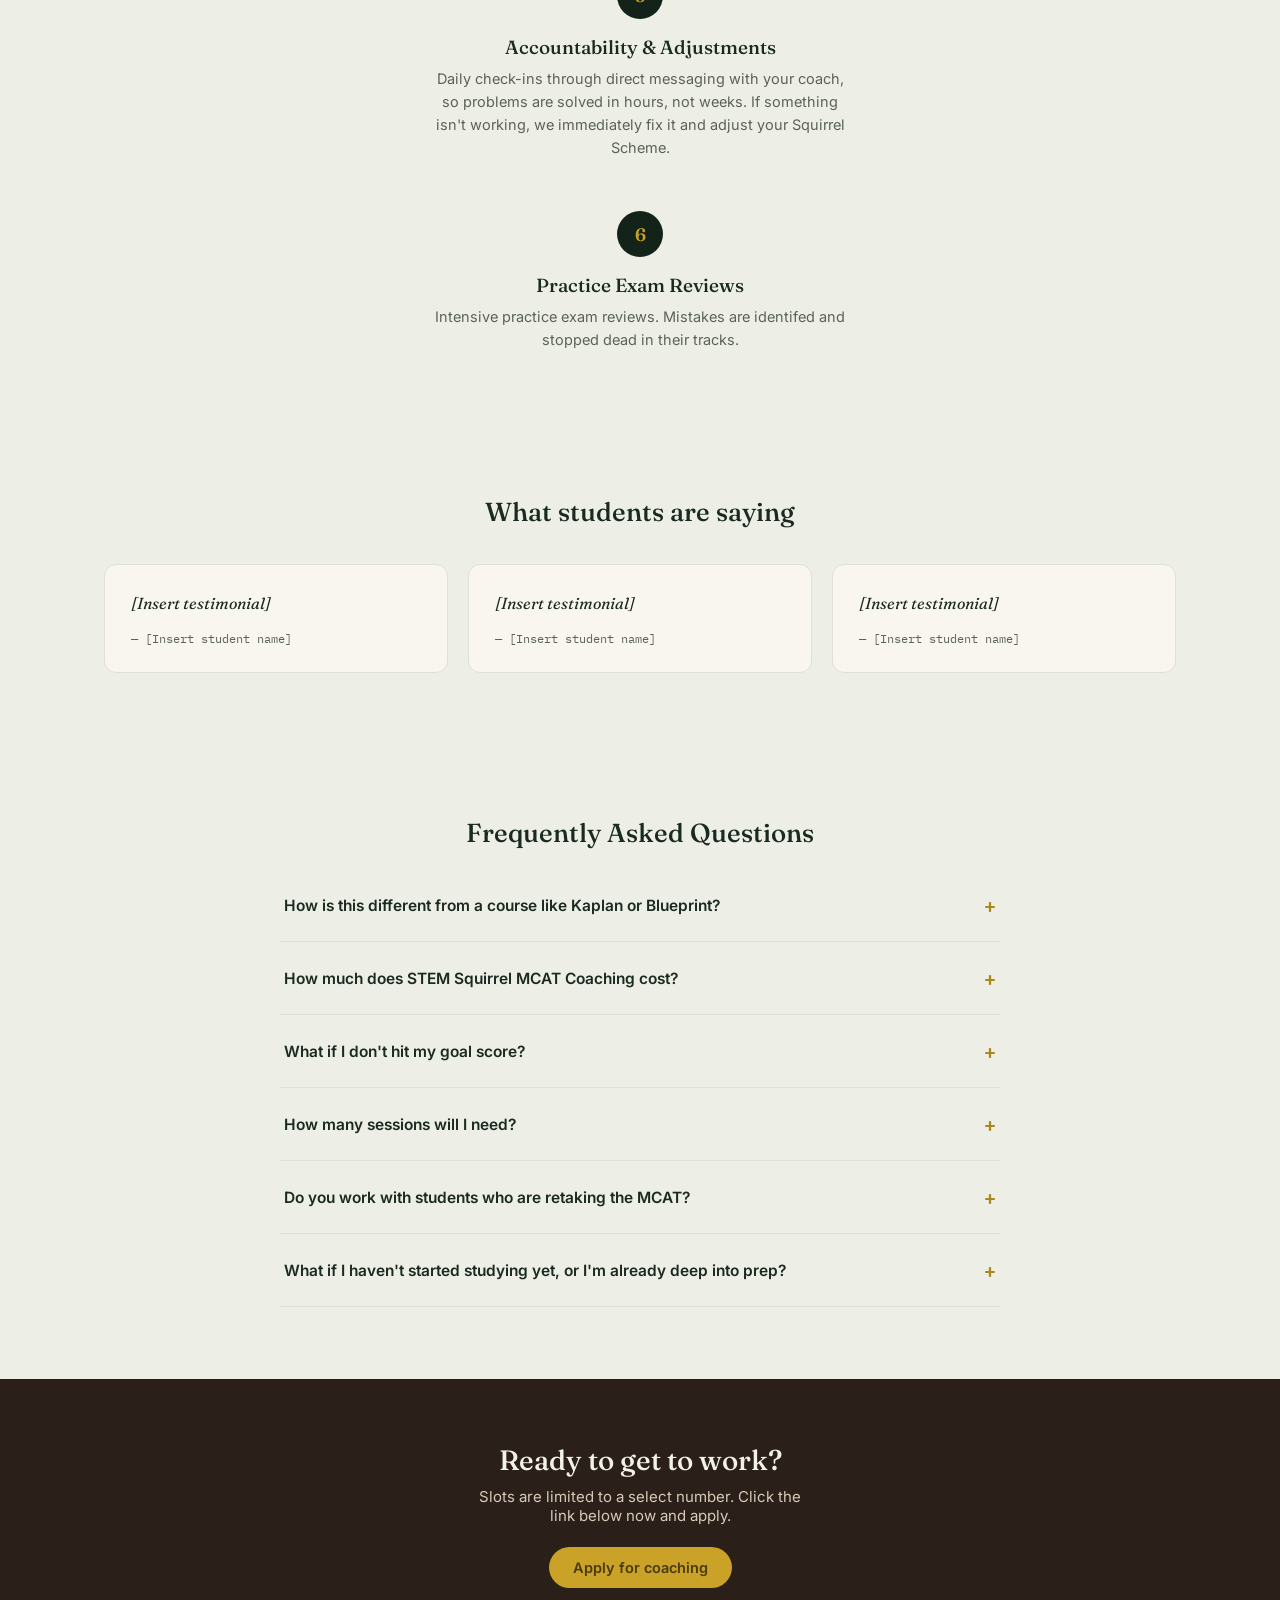
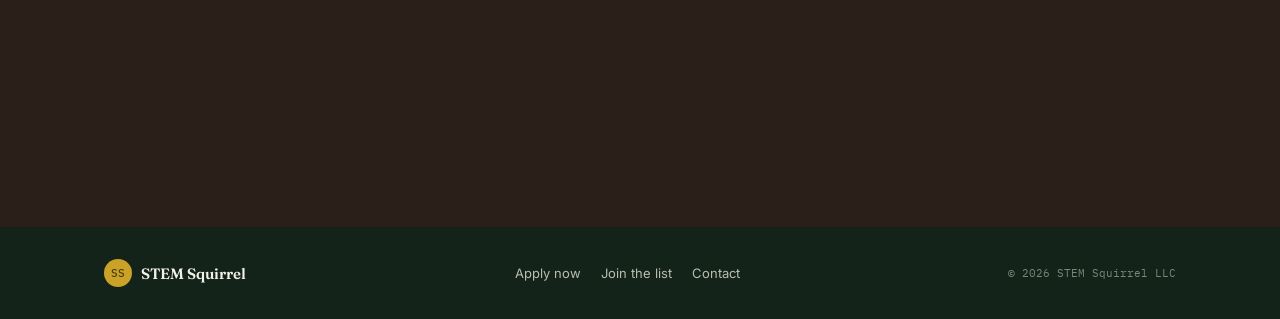
==== commit bce64d74: "Update index.html" ====
--- a/index.html
+++ b/index.html
@@ -110,7 +110,7 @@
     <div class="faq-list">
       <details class="faq-item">
         <summary>How is this different from a course like Kaplan or Blueprint?</summary>
-        <p class="faq-answer">Other test prep companies provide the same content and practice for every student. We customize your entire study plan and execute it right along side you. Additionally, we use a continuous improvement process to improve your learning as we work together. It's a custom program for you unique needs. </p>
+        <p class="faq-answer">Other test prep companies provide the same content and practice for every student. We customize your entire study plan and execute it right along side you. Additionally, we use a continuous improvement process to improve your learning as we work together. It's a custom program for your unique needs. </p>
       </details>
       <details class="faq-item">
         <summary>How much does STEM Squirrel MCAT Coaching cost?</summary>
@@ -152,12 +152,11 @@
   <div class="wrap">
     <a class="brand" href="index.html"><span class="brand-mark">SS</span>STEM Squirrel</a>
     <div class="footer-links">
-      <a href="index.html#how-it-works">How it works</a>
       <a href="application.html">Apply now</a>
       <a href="join-list.html">Join the list</a>
       <a href="contact.html">Contact</a>
     </div>
-    <div class="footer-fine">© 2026 STEM Squirrel</div>
+    <div class="footer-fine">© 2026 STEM Squirrel LLC</div>
   </div>
 </footer>
 
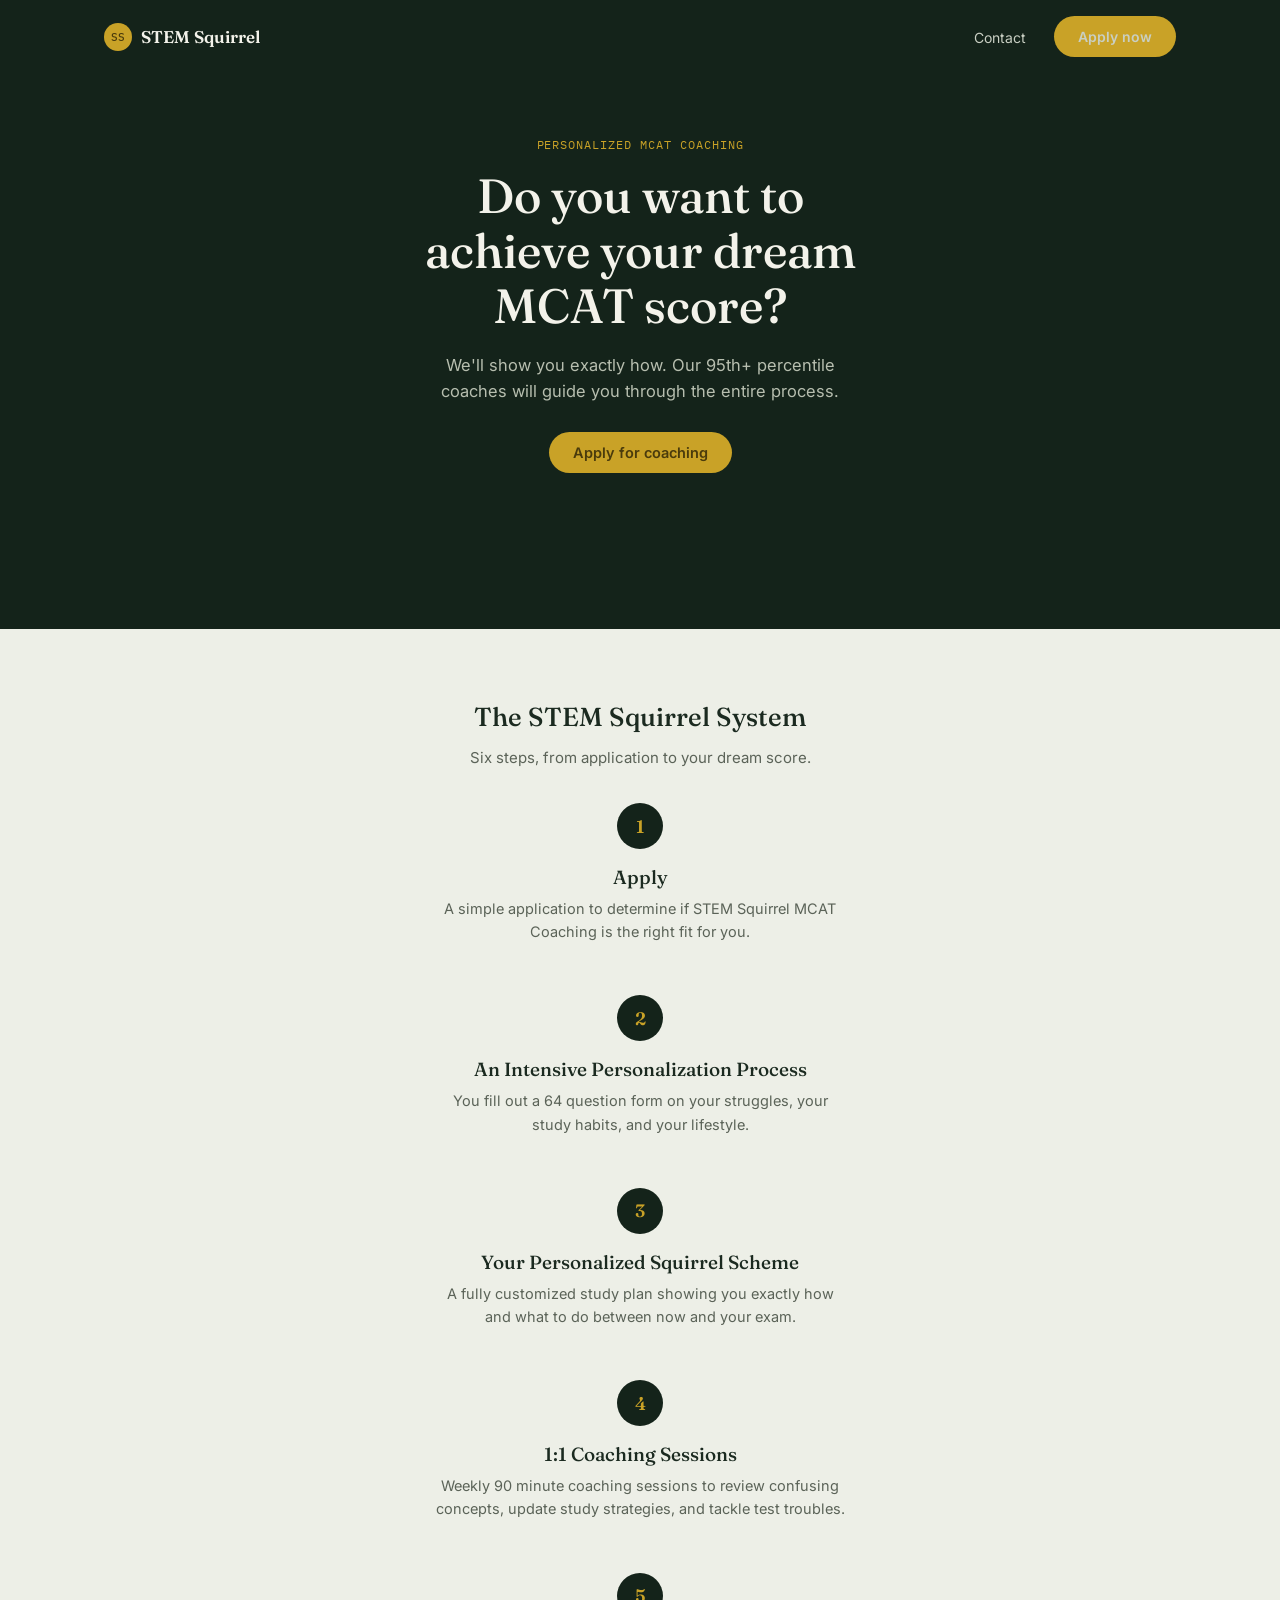
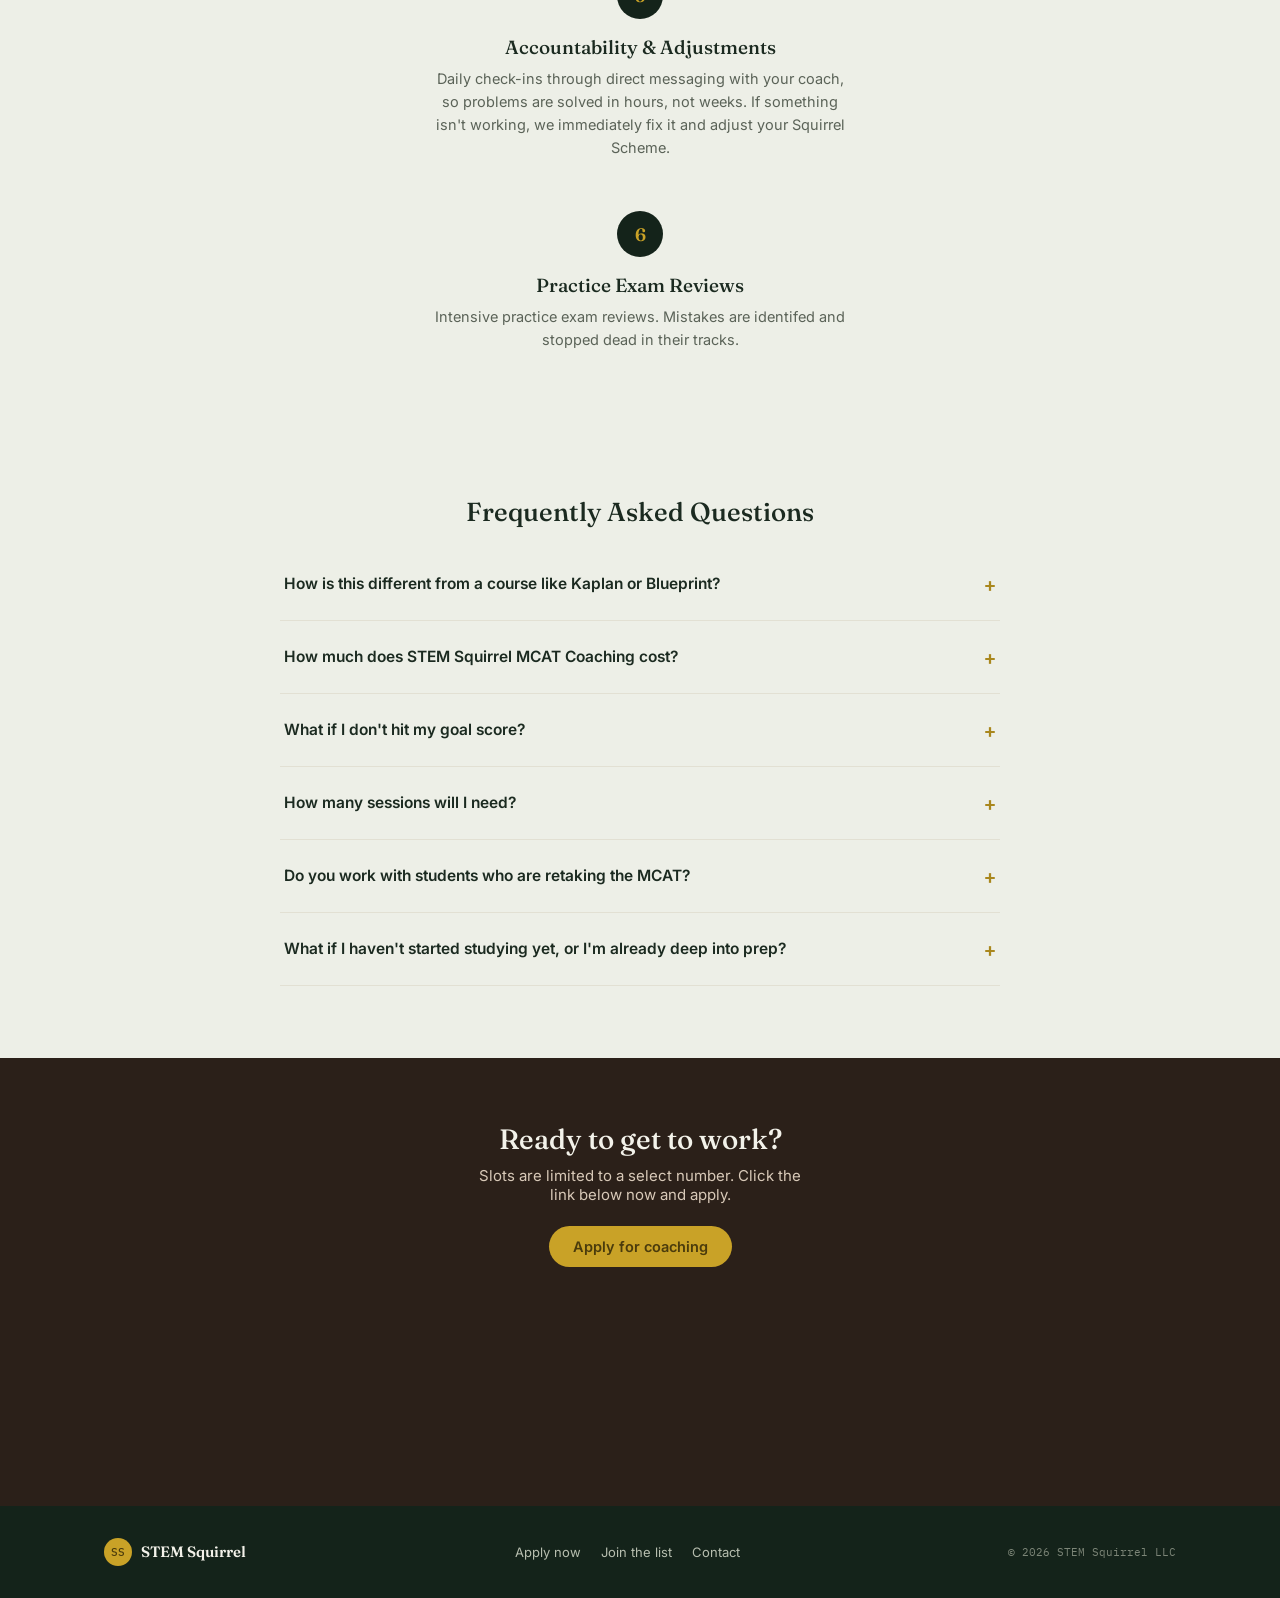
==== commit 14ca846f: "Update index.html" ====
--- a/index.html
+++ b/index.html
@@ -80,27 +80,6 @@
   </div>
 </section>
 
-<section class="section-light">
-  <div class="wrap">
-    <div class="section-head" style="margin: 0 auto 36px; text-align: center;">
-      <h2>What students are saying</h2>
-    </div>
-    <div class="testimonial-grid">
-      <div class="testimonial-card">
-        <blockquote>[Insert testimonial]</blockquote>
-        <div class="attr">— [Insert student name]</div>
-      </div>
-      <div class="testimonial-card">
-        <blockquote>[Insert testimonial]</blockquote>
-        <div class="attr">— [Insert student name]</div>
-      </div>
-      <div class="testimonial-card">
-        <blockquote>[Insert testimonial]</blockquote>
-        <div class="attr">— [Insert student name]</div>
-      </div>
-    </div>
-  </div>
-</section>
 
 <section class="section-light">
   <div class="wrap">
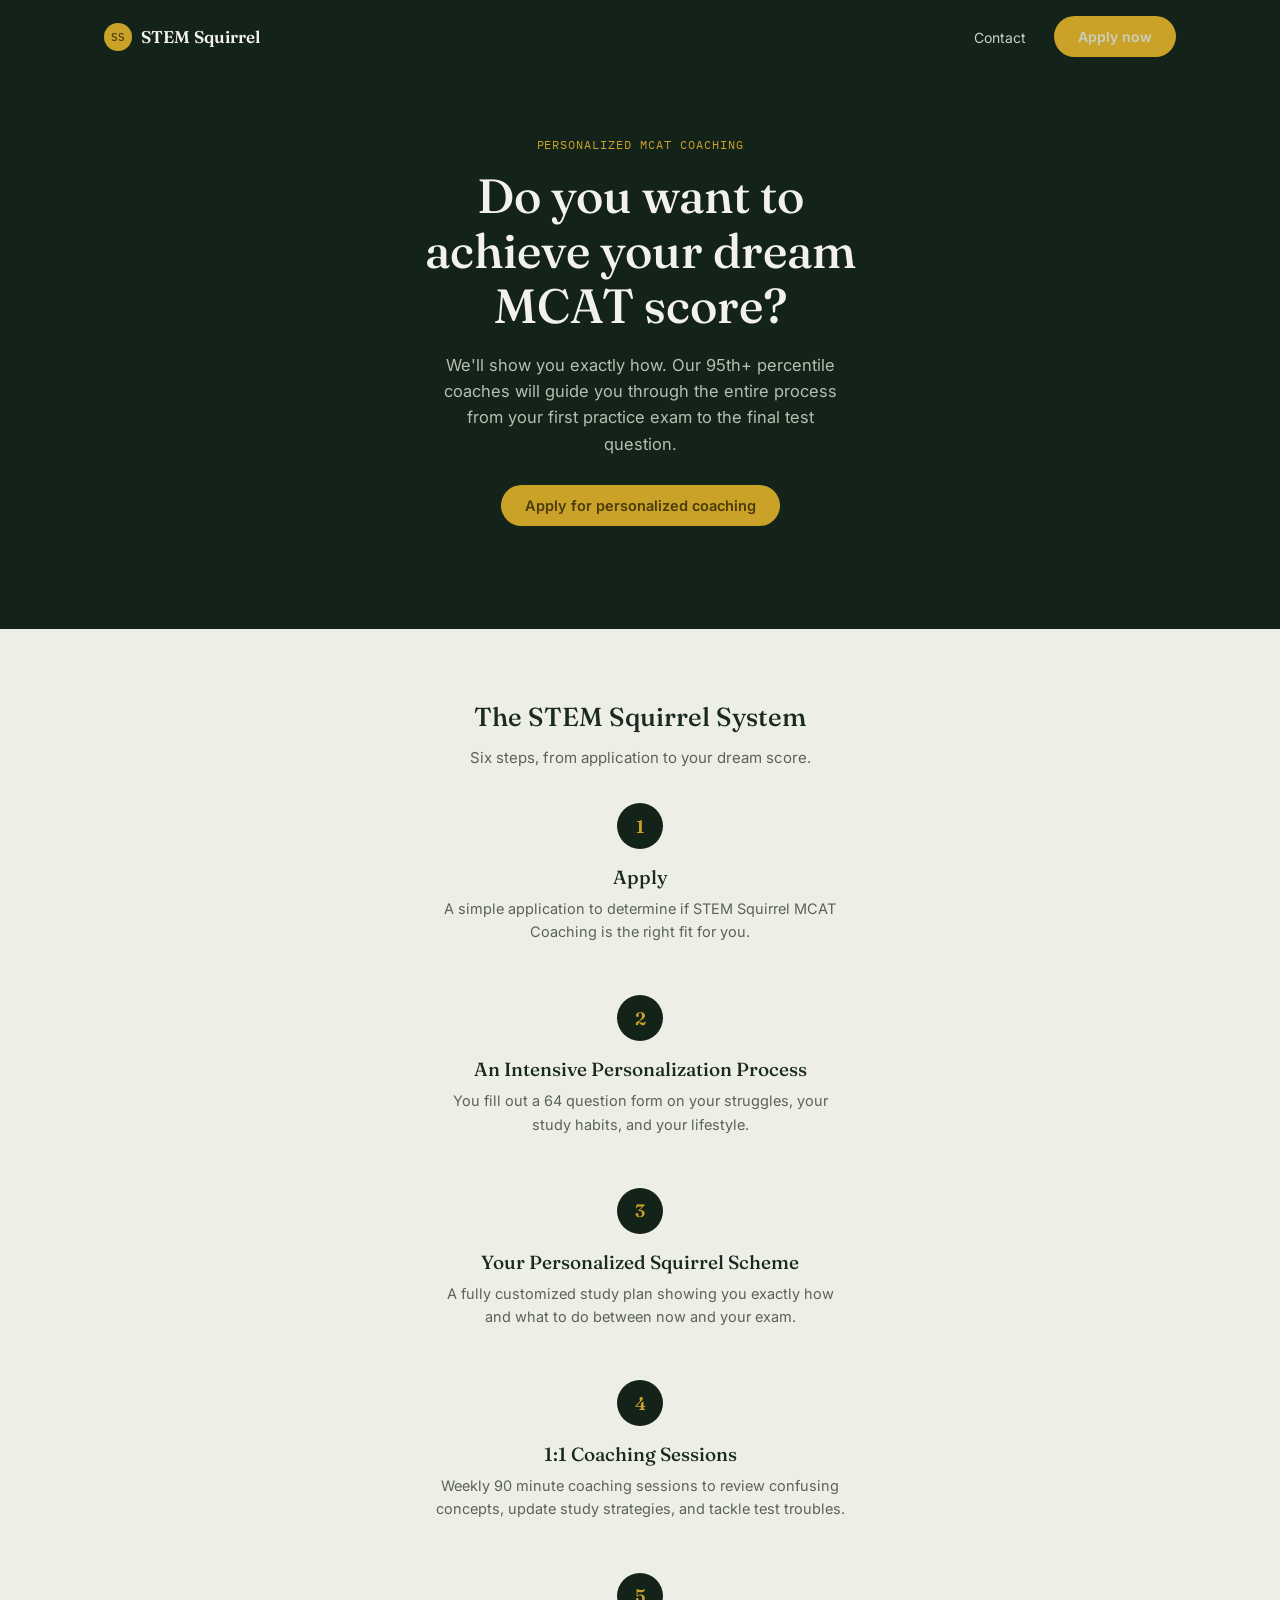
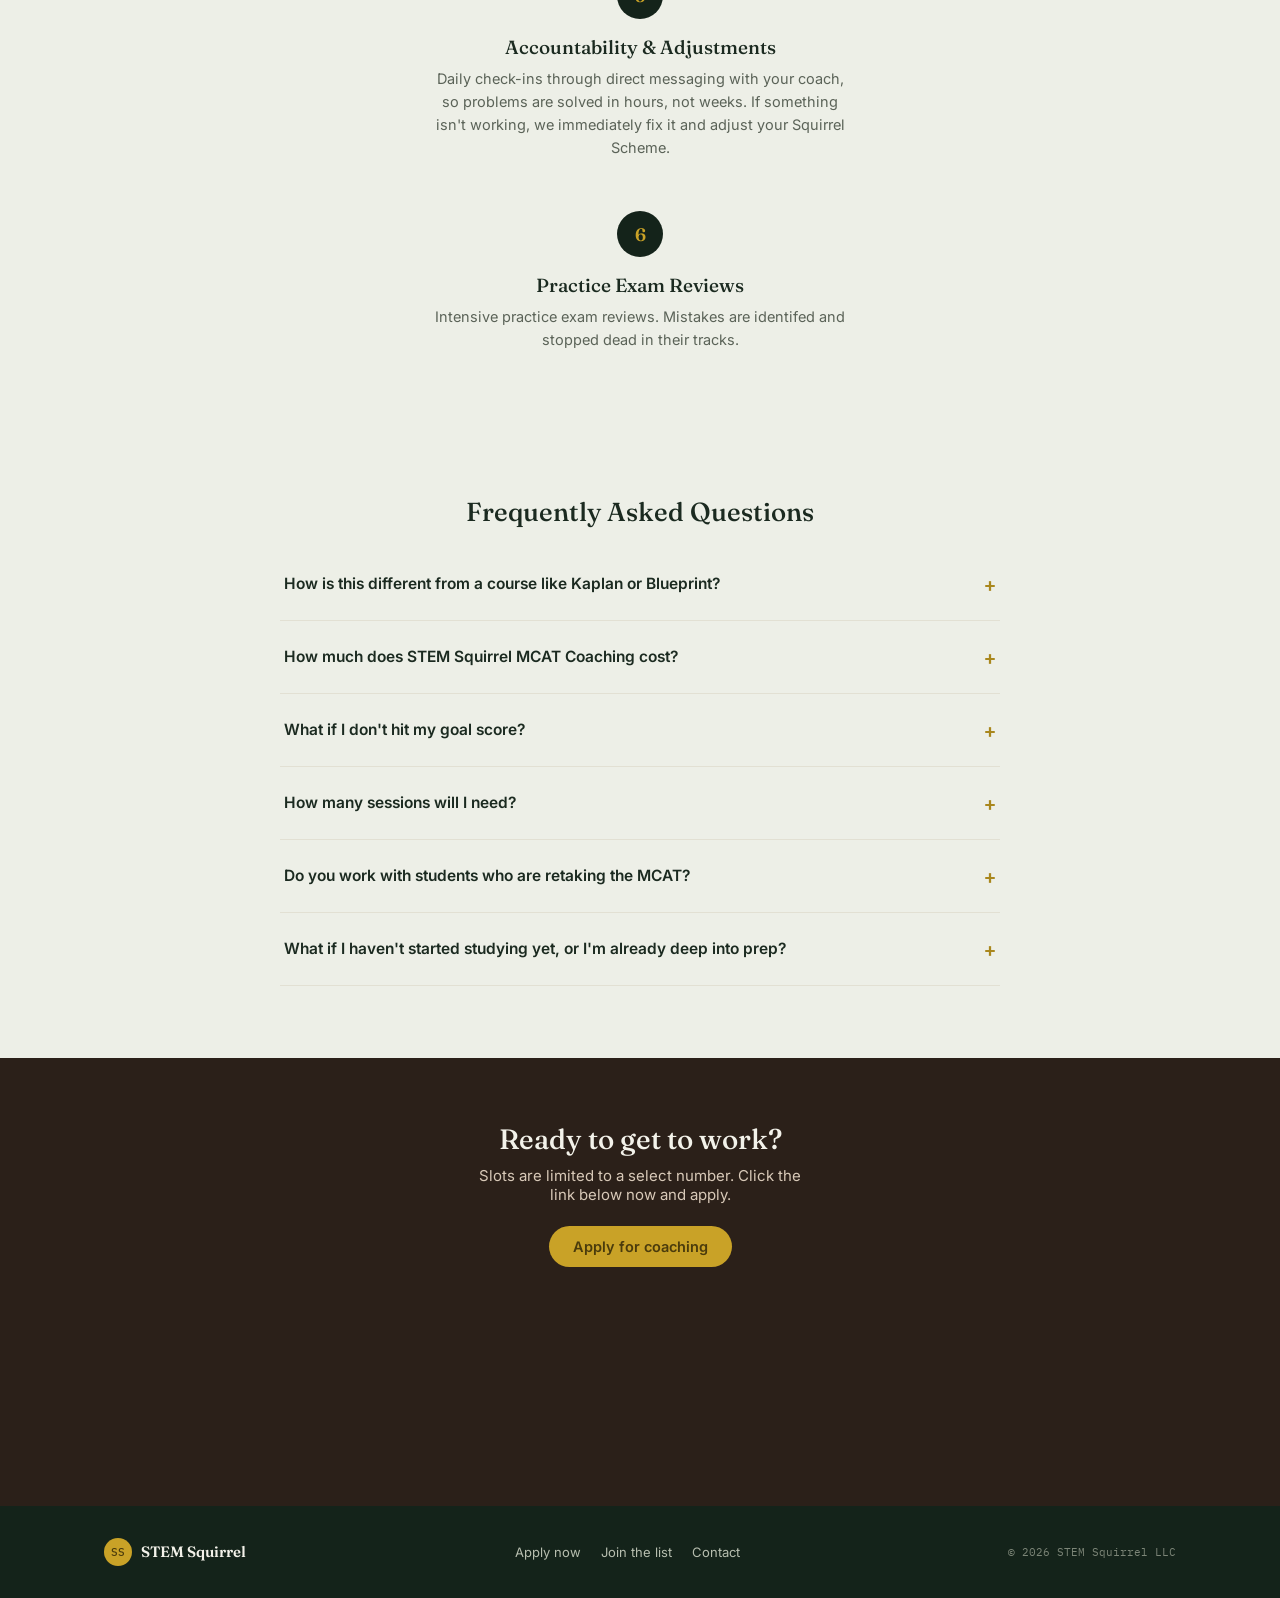
==== commit 1567cc08: "Update index.html" ====
--- a/index.html
+++ b/index.html
@@ -30,9 +30,9 @@
     <div class="hero-copy">
       <div class="eyebrow">Personalized MCAT Coaching</div>
       <h1>Do you want to achieve your dream MCAT score?</h1>
-      <p class="sub">We'll show you exactly how. Our 95th+ percentile coaches will guide you through the entire process.</p>
+      <p class="sub">We'll show you exactly how. Our 95th+ percentile coaches will guide you through the entire process from your first practice exam to the final test question.</p>
       <div class="hero-actions">
-        <a class="btn btn-gold" href="application.html">Apply for coaching</a>
+        <a class="btn btn-gold" href="application.html">Apply for personalized coaching</a>
       </div>
     </div>
   </div>
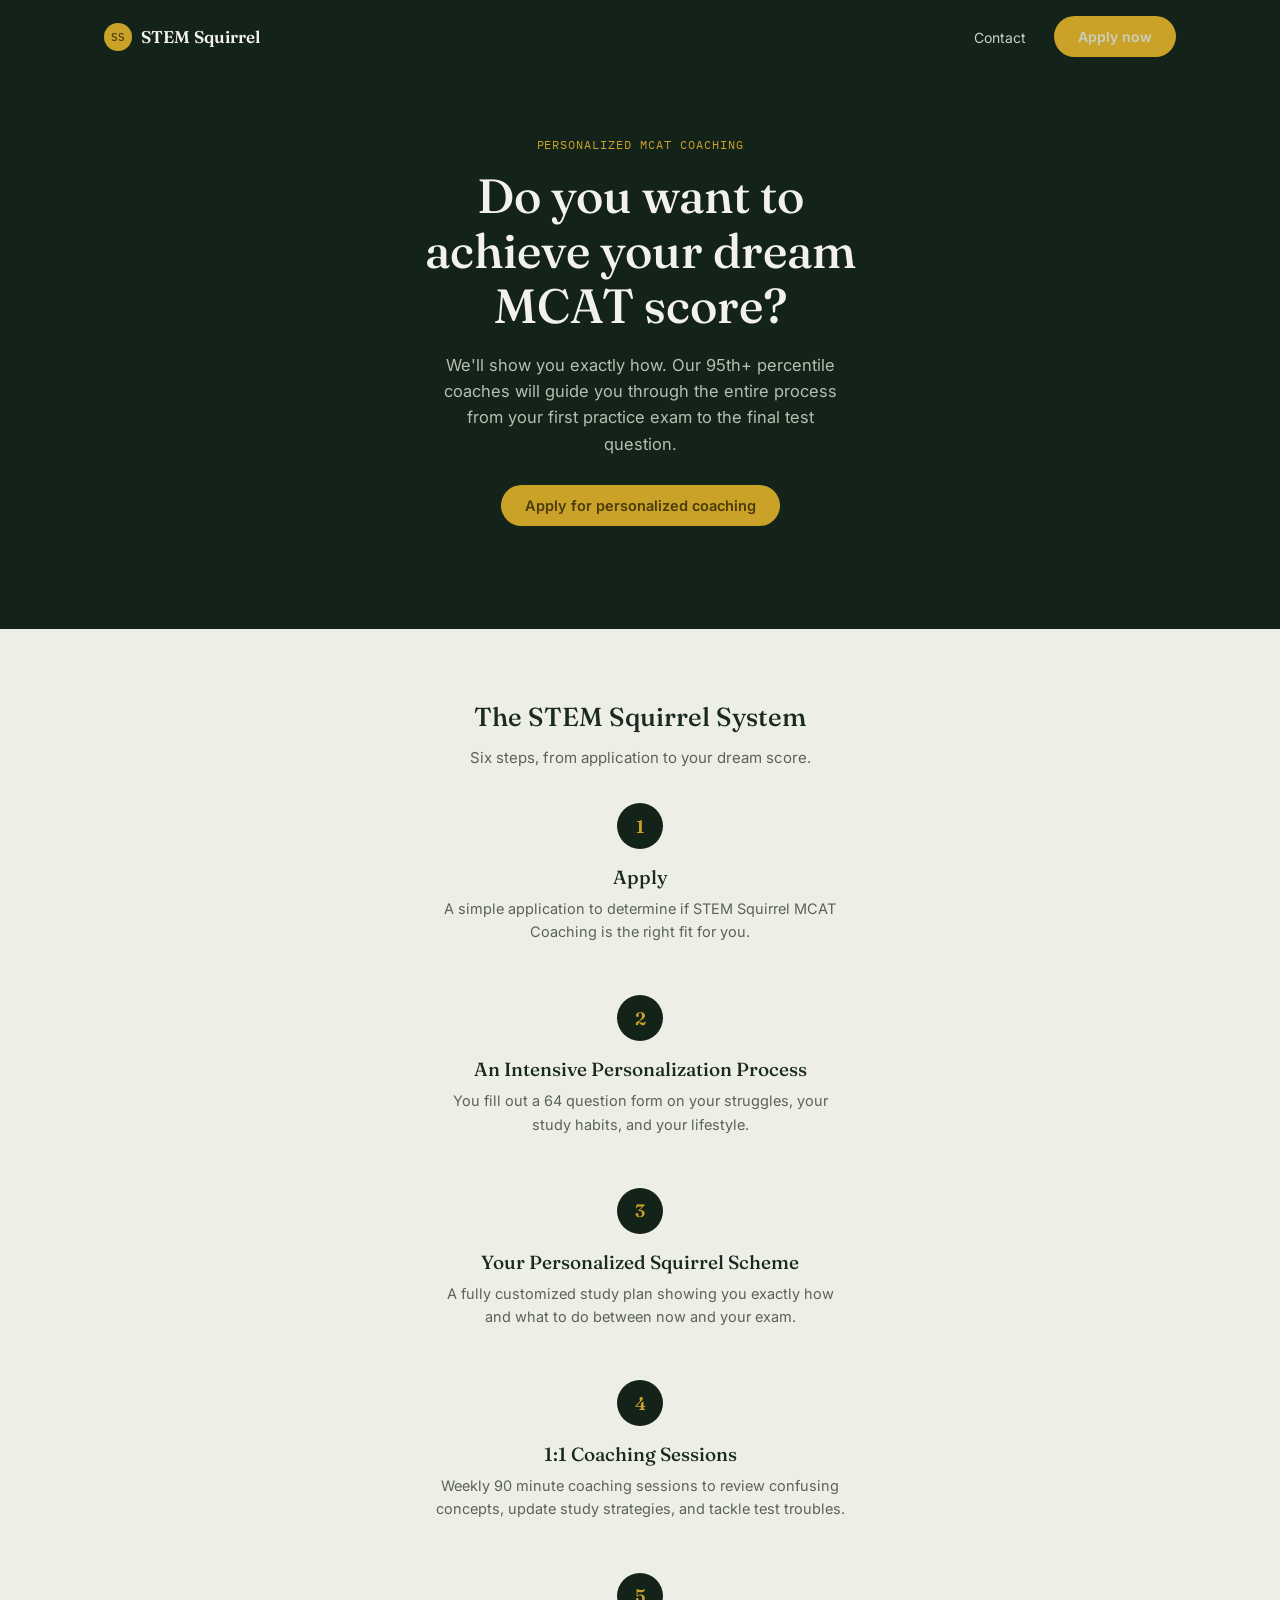
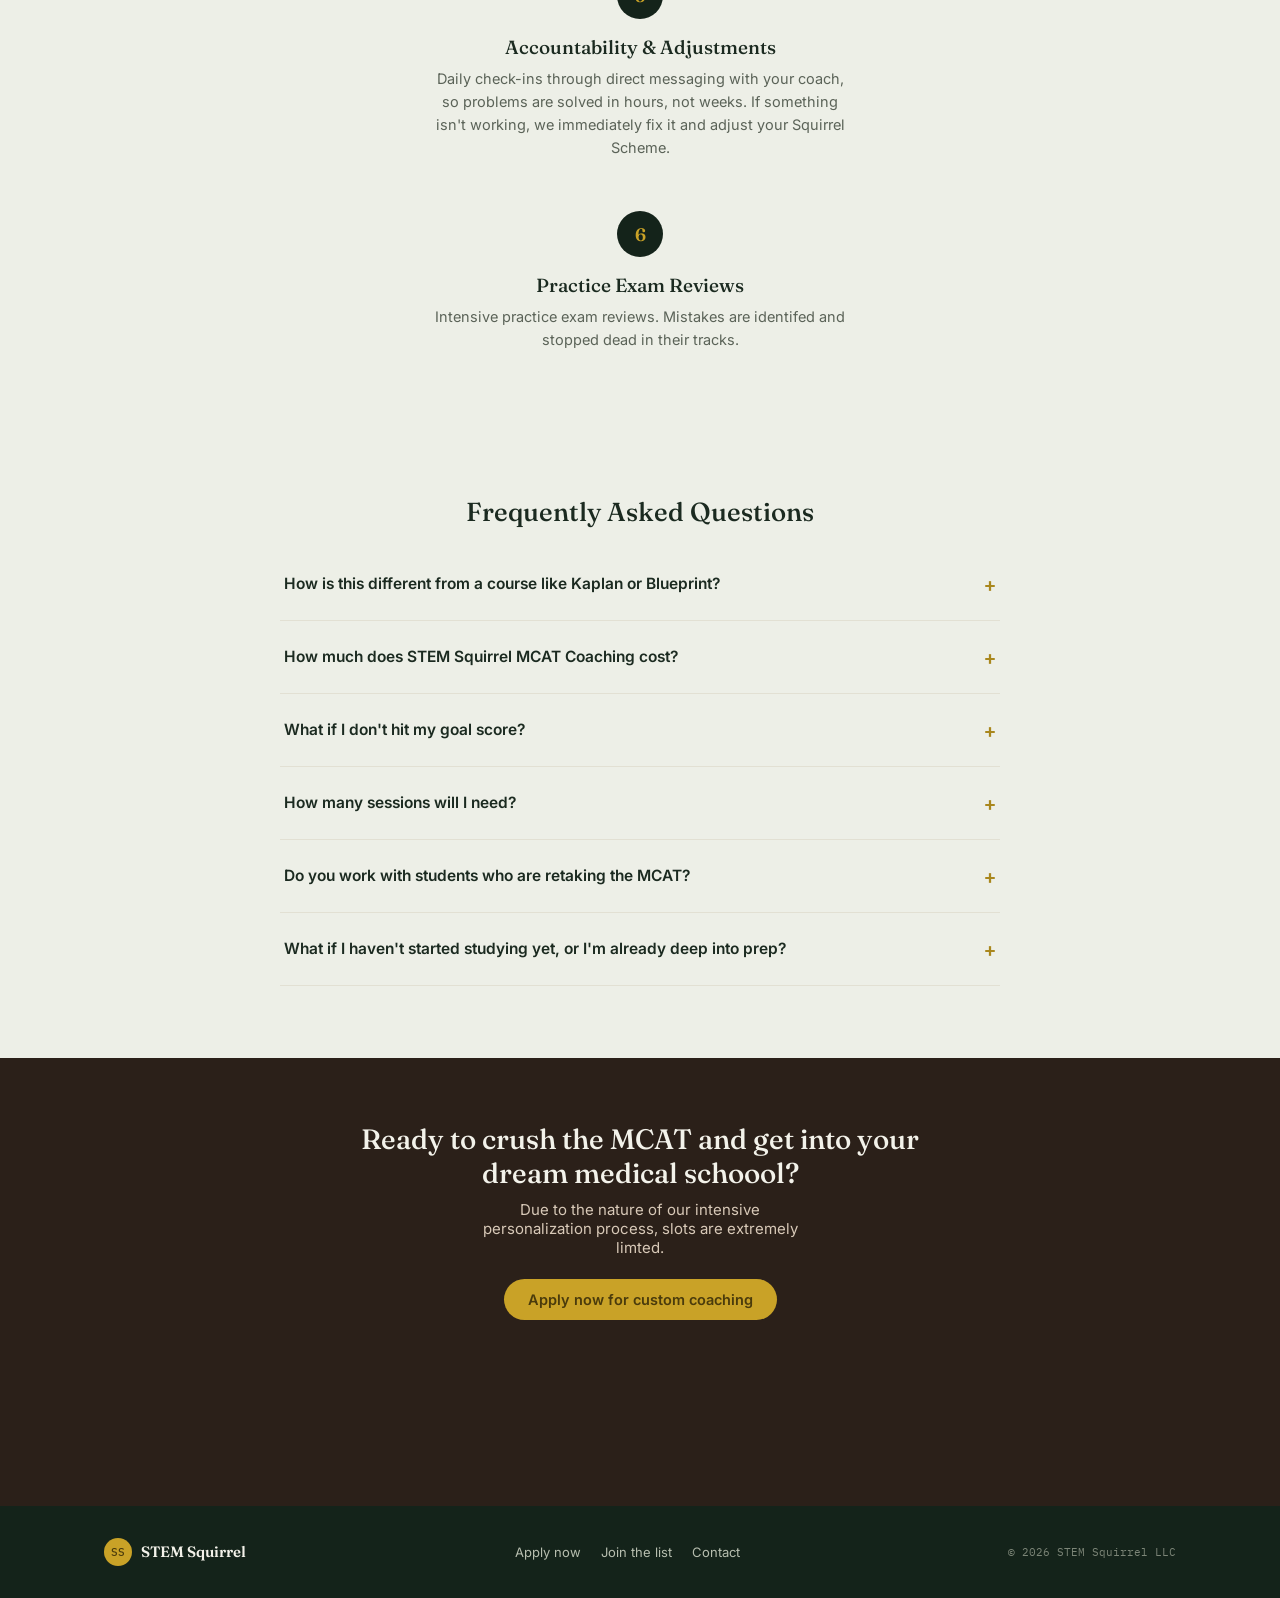
==== commit 67fa75a0: "Update index.html" ====
--- a/index.html
+++ b/index.html
@@ -118,10 +118,10 @@
 <section class="cta-band centered">
   <div class="wrap">
     <div class="cta-copy">
-      <h2>Ready to get to work?</h2>
-      <p>Slots are limited to a select number. Click the link below now and apply.</p>
+      <h2>Ready to crush the MCAT and get into your dream medical schoool?</h2>
+      <p>Due to the nature of our intensive personalization process, slots are extremely limted.</p>
       <div class="hero-actions">
-        <a class="btn btn-gold" href="application.html">Apply for coaching</a>
+        <a class="btn btn-gold" href="application.html">Apply now for custom coaching</a>
       </div>
     </div>
   </div>
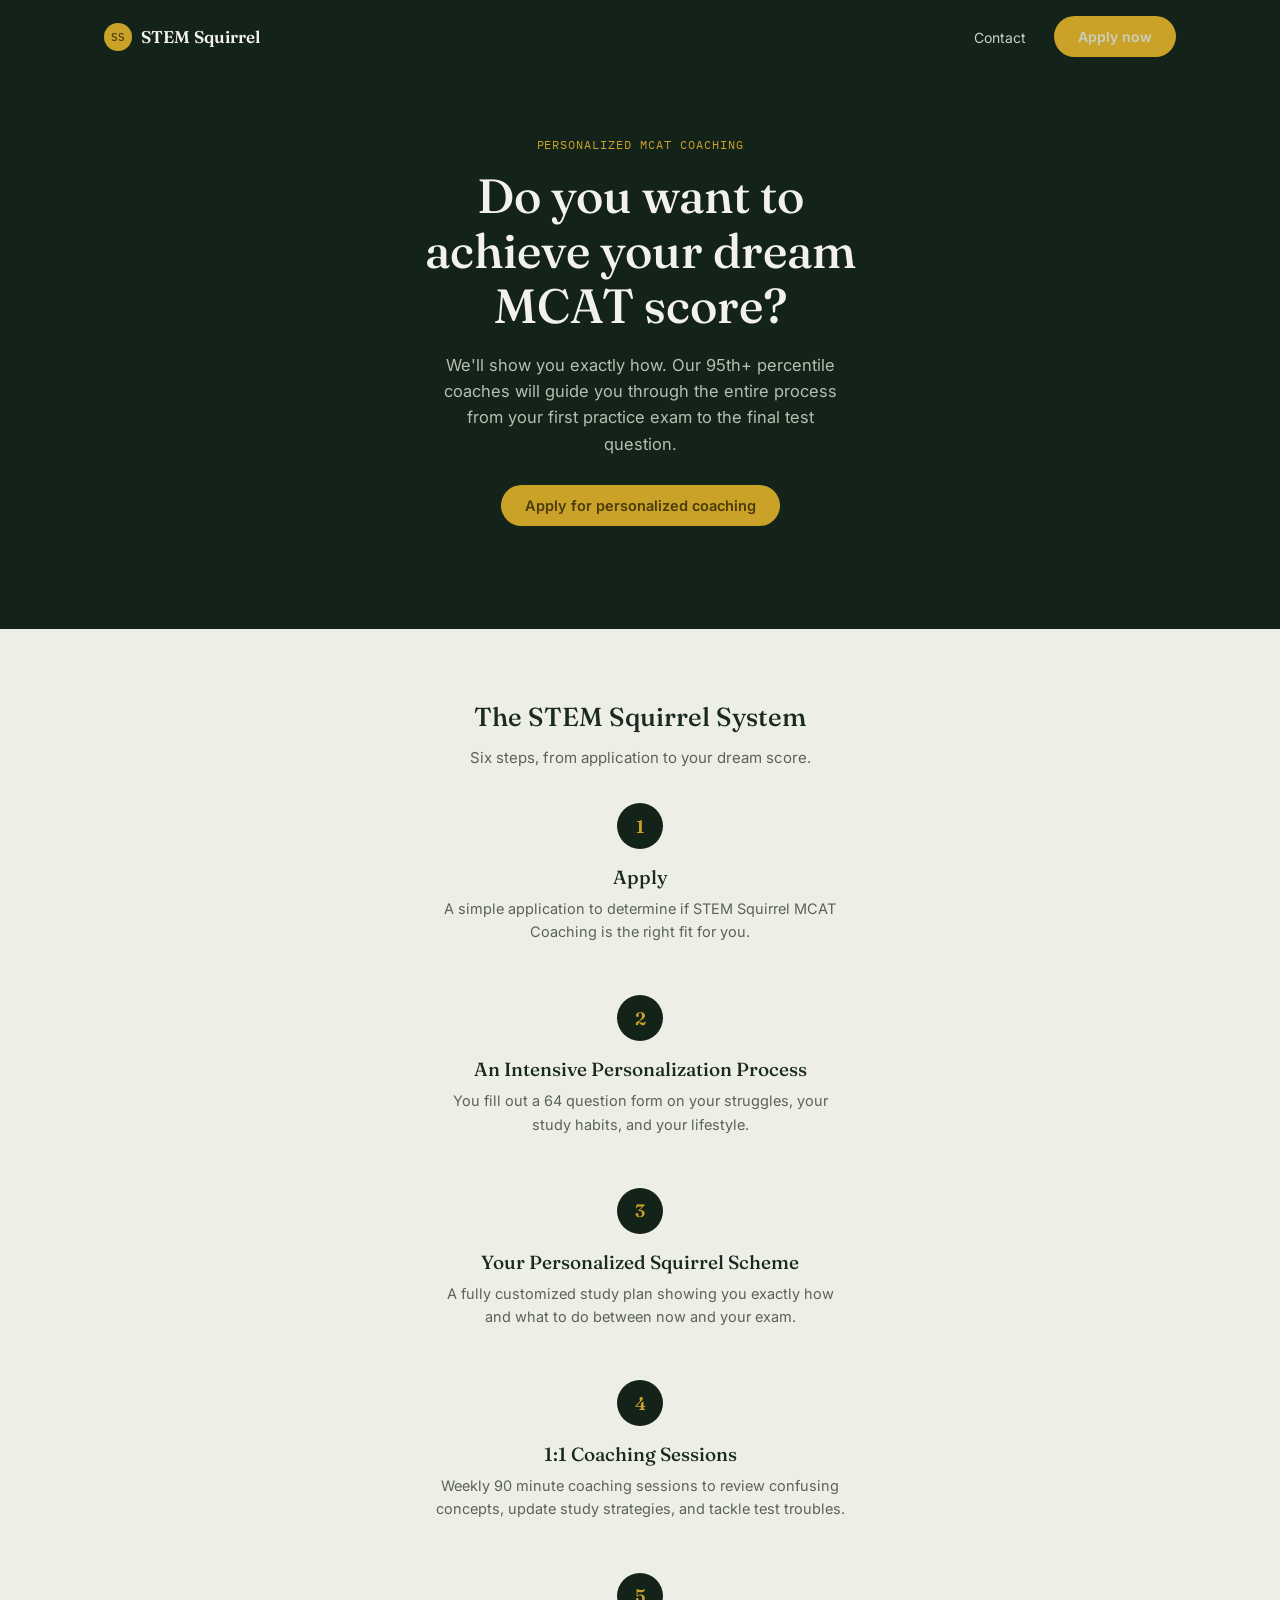
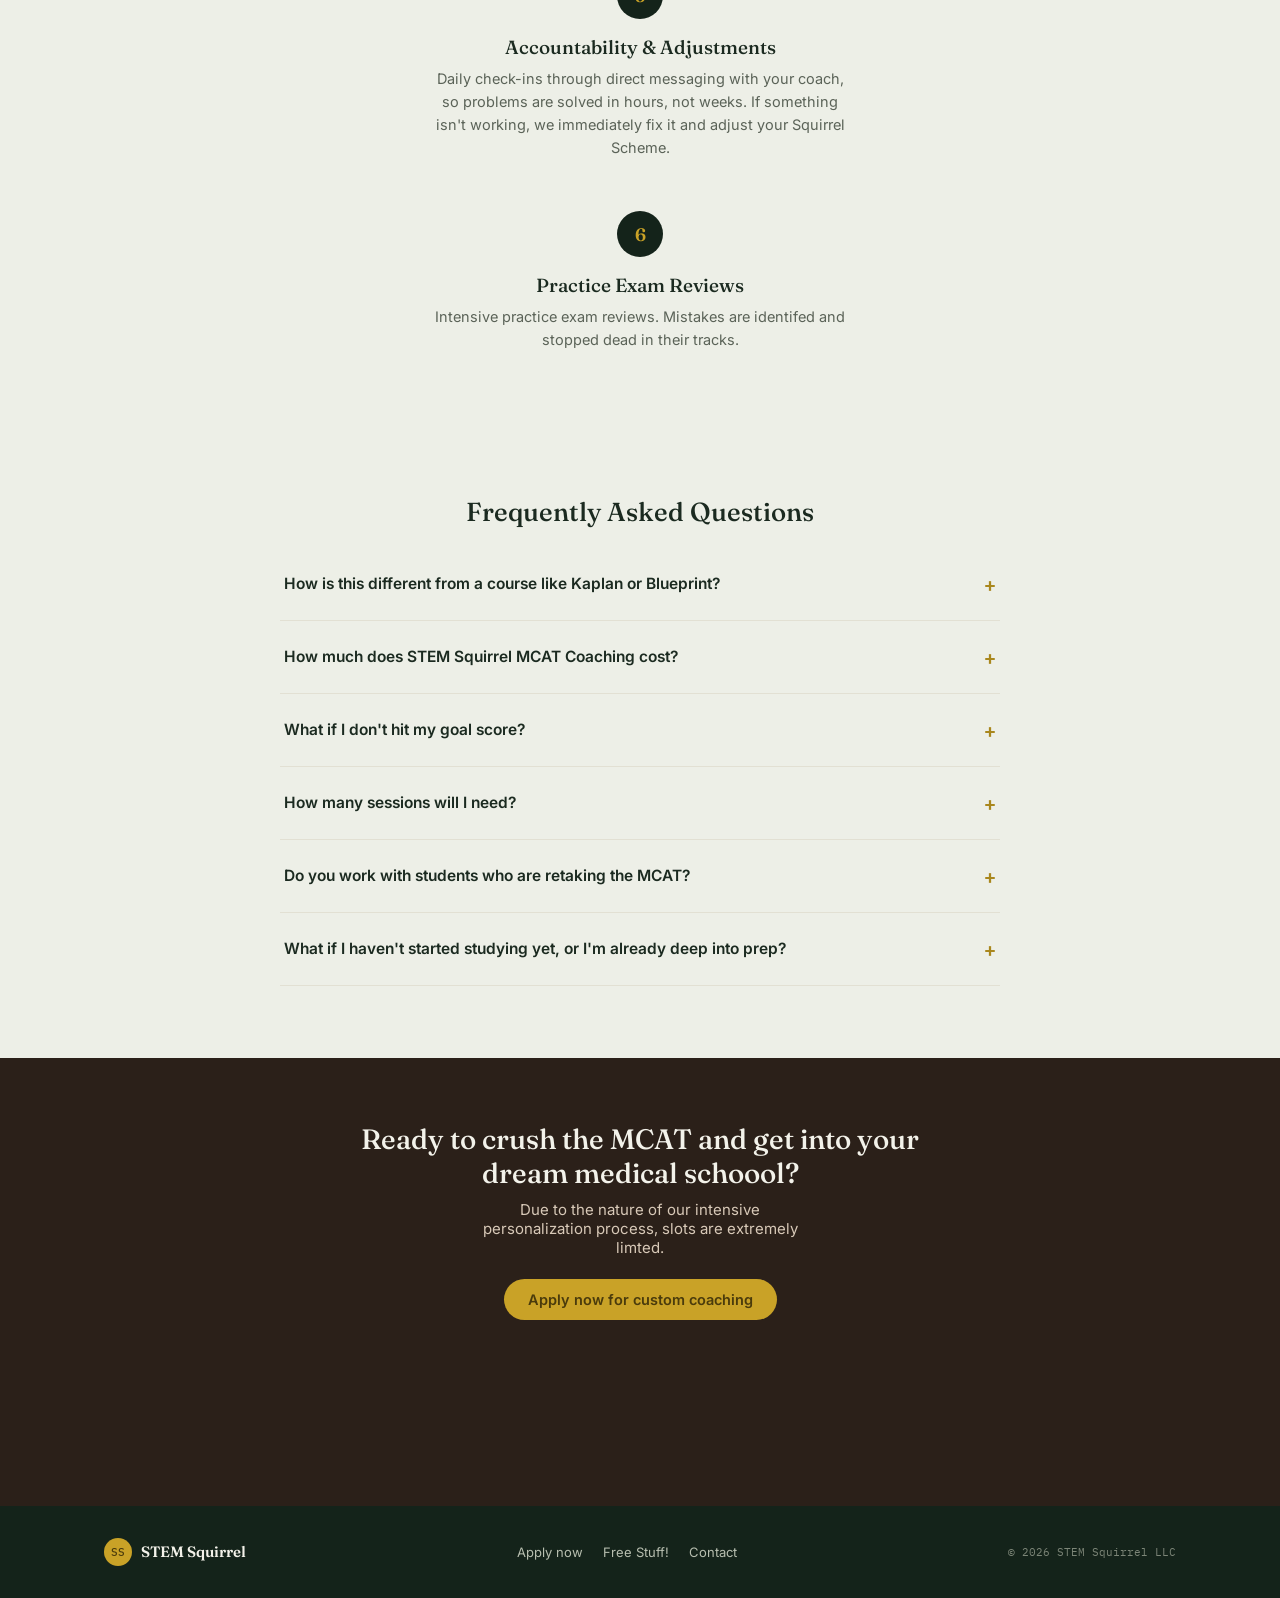
==== commit d1c4b538: "Update index.html" ====
--- a/index.html
+++ b/index.html
@@ -132,7 +132,7 @@
     <a class="brand" href="index.html"><span class="brand-mark">SS</span>STEM Squirrel</a>
     <div class="footer-links">
       <a href="application.html">Apply now</a>
-      <a href="join-list.html">Join the list</a>
+      <a href="join-list.html">Free Stuff!</a>
       <a href="contact.html">Contact</a>
     </div>
     <div class="footer-fine">© 2026 STEM Squirrel LLC</div>
